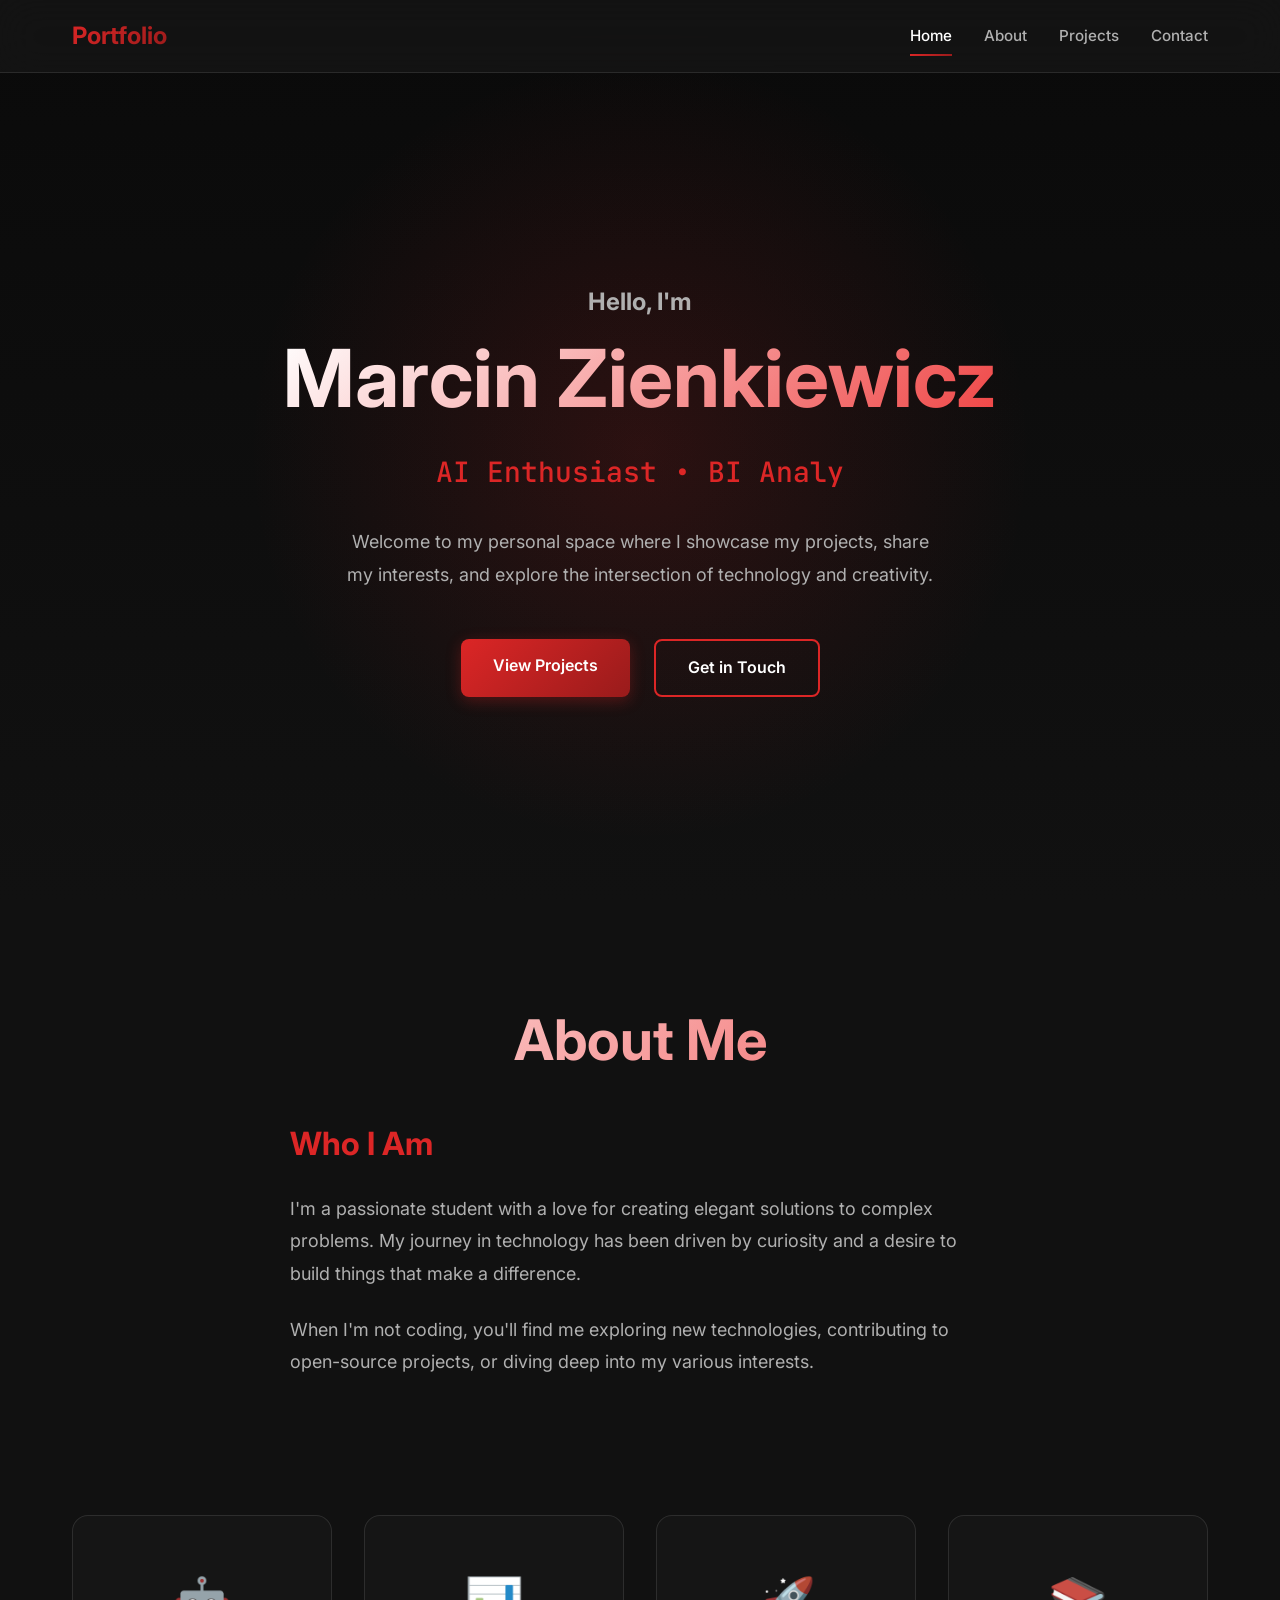
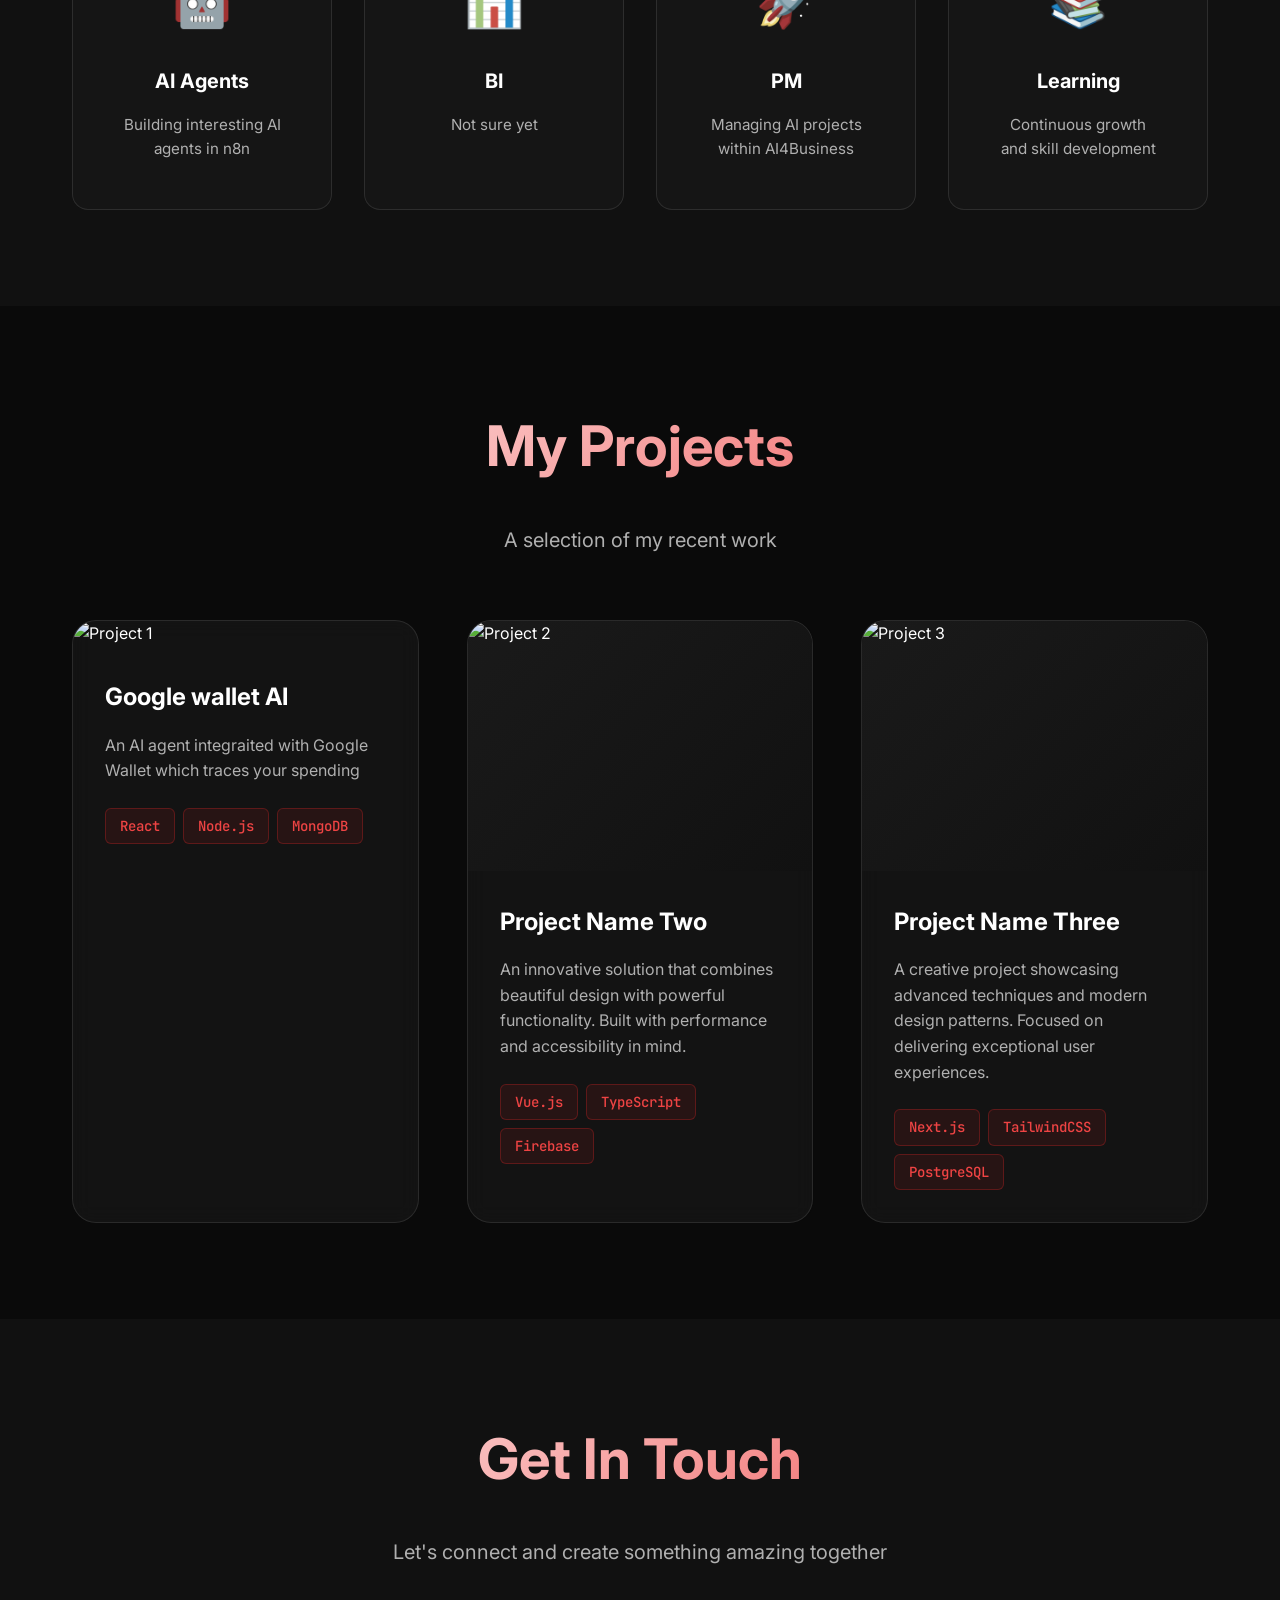
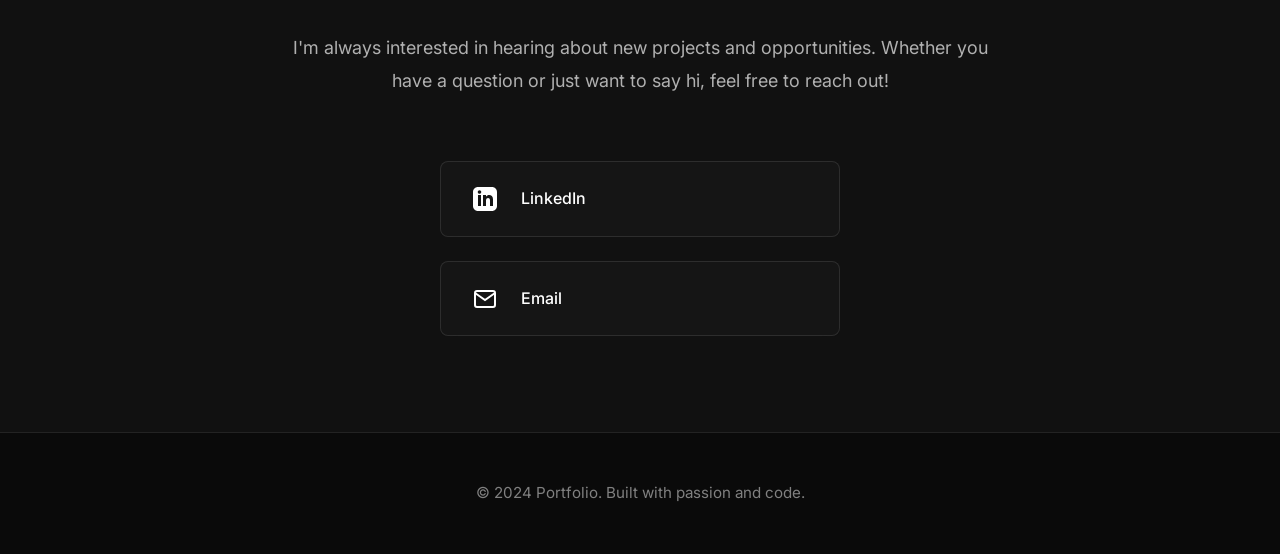
==== index.html @ b2efc66e "Add files via upload" ====
<!DOCTYPE html>
<html lang="en">

<head>
    <meta charset="UTF-8">
    <meta name="viewport" content="width=device-width, initial-scale=1.0">
    <title>Portfolio - Personal Website</title>
    <meta name="description" content="Personal portfolio showcasing projects and interests">
    <link rel="preconnect" href="https://fonts.googleapis.com">
    <link rel="preconnect" href="https://fonts.gstatic.com" crossorigin>
    <link
        href="https://fonts.googleapis.com/css2?family=Inter:wght@300;400;500;600;700&family=JetBrains+Mono:wght@400;500&display=swap"
        rel="stylesheet">
    <link rel="stylesheet" href="style.css">
</head>

<body>
    <!-- Navigation -->
    <nav id="navbar">
        <div class="nav-container">
            <a href="#home" class="logo">Portfolio</a>
            <div class="nav-links">
                <a href="#home" class="nav-link active">Home</a>
                <a href="#about" class="nav-link">About</a>
                <a href="#projects" class="nav-link">Projects</a>
                <a href="#contact" class="nav-link">Contact</a>
            </div>
            <button class="mobile-menu-toggle" aria-label="Toggle menu">
                <span></span>
                <span></span>
                <span></span>
            </button>
        </div>
    </nav>

    <!-- Hero Section -->
    <section id="home" class="hero">
        <div class="hero-background"></div>
        <div class="container">
            <div class="hero-content">
                <h1 class="hero-title">
                    <span class="greeting">Hello, I'm</span>
                    <span class="name">Marcin Zienkiewicz</span>
                </h1>
                <p class="hero-subtitle">AI Enthusiast • BI Analyst • Project Manager</p>
                <p class="hero-description">
                    Welcome to my personal space where I showcase my projects, share my interests,
                    and explore the intersection of technology and creativity.
                </p>
                <div class="hero-cta">
                    <a href="#projects" class="btn btn-primary">View Projects</a>
                    <a href="#contact" class="btn btn-secondary">Get in Touch</a>
                </div>
            </div>
        </div>

    </section>

    <!-- About Section -->
    <section id="about" class="about">
        <div class="container">
            <h2 class="section-title">About Me</h2>
            <div class="about-content">
                <div class="about-text">
                    <h3>Who I Am</h3>
                    <p>
                        I'm a passionate student with a love for creating elegant solutions to complex problems.
                        My journey in technology has been driven by curiosity and a desire to build things that make a
                        difference.
                    </p>
                    <p>
                        When I'm not coding, you'll find me exploring new technologies, contributing to open-source
                        projects,
                        or diving deep into my various interests.
                    </p>
                </div>
                <div class="interests-grid">
                    <div class="interest-card">
                        <div class="interest-icon">🤖</div>
                        <h4>AI Agents</h4>
                        <p>Building interesting AI agents in n8n</p>
                    </div>
                    <div class="interest-card">
                        <div class="interest-icon">📊</div>
                        <h4>BI</h4>
                        <p>Not sure yet</p>
                    </div>
                    <div class="interest-card">
                        <div class="interest-icon">🚀</div>
                        <h4>PM</h4>
                        <p>Managing AI projects within AI4Business</p>
                    </div>
                    <div class="interest-card">
                        <div class="interest-icon">📚</div>
                        <h4>Learning</h4>
                        <p>Continuous growth and skill development</p>
                    </div>
                </div>
            </div>
        </div>
    </section>

    <!-- Projects Section -->
    <section id="projects" class="projects">
        <div class="container">
            <h2 class="section-title">My Projects</h2>
            <p class="section-subtitle">A selection of my recent work</p>

            <div class="projects-grid">
                <article class="project-card">
                    <div class="" project-image "">
                        <img src="" no se"" alt="Project 1">
                        <div class="project-overlay">
                            <div class="project-links">
                                <a href="#" class="project-link" aria-label="View project">
                                    <svg width="24" height="24" viewBox="0 0 24 24" fill="none" stroke="currentColor"
                                        stroke-width="2">
                                        <path d="M18 13v6a2 2 0 0 1-2 2H5a2 2 0 0 1-2-2V8a2 2 0 0 1 2-2h6"></path>
                                        <polyline points="15 3 21 3 21 9"></polyline>
                                        <line x1="10" y1="14" x2="21" y2="3"></line>
                                    </svg>
                                </a>
                                <a href="#" class="project-link" aria-label="View code">
                                    <svg width="24" height="24" viewBox="0 0 24 24" fill="none" stroke="currentColor"
                                        stroke-width="2">
                                        <polyline points="16 18 22 12 16 6"></polyline>
                                        <polyline points="8 6 2 12 8 18"></polyline>
                                    </svg>
                                </a>
                            </div>
                        </div>
                    </div>
                    <div class="project-content">
                        <h3>Google wallet AI</h3>
                        <p>An AI agent integraited with Google Wallet which traces your spending</p>
                        <div class="project-tags">
                            <span class="tag">React</span>
                            <span class="tag">Node.js</span>
                            <span class="tag">MongoDB</span>
                        </div>
                    </div>
                </article>

                <article class="project-card">
                    <div class="project-image">
                        <img src="project2.jpg" alt="Project 2">
                        <div class="project-overlay">
                            <div class="project-links">
                                <a href="#" class="project-link" aria-label="View project">
                                    <svg width="24" height="24" viewBox="0 0 24 24" fill="none" stroke="currentColor"
                                        stroke-width="2">
                                        <path d="M18 13v6a2 2 0 0 1-2 2H5a2 2 0 0 1-2-2V8a2 2 0 0 1 2-2h6"></path>
                                        <polyline points="15 3 21 3 21 9"></polyline>
                                        <line x1="10" y1="14" x2="21" y2="3"></line>
                                    </svg>
                                </a>
                                <a href="#" class="project-link" aria-label="View code">
                                    <svg width="24" height="24" viewBox="0 0 24 24" fill="none" stroke="currentColor"
                                        stroke-width="2">
                                        <polyline points="16 18 22 12 16 6"></polyline>
                                        <polyline points="8 6 2 12 8 18"></polyline>
                                    </svg>
                                </a>
                            </div>
                        </div>
                    </div>
                    <div class="project-content">
                        <h3>Project Name Two</h3>
                        <p>An innovative solution that combines beautiful design with powerful functionality. Built with
                            performance and accessibility in mind.</p>
                        <div class="project-tags">
                            <span class="tag">Vue.js</span>
                            <span class="tag">TypeScript</span>
                            <span class="tag">Firebase</span>
                        </div>
                    </div>
                </article>

                <article class="project-card">
                    <div class="project-image">
                        <img src="project3.jpg" alt="Project 3">
                        <div class="project-overlay">
                            <div class="project-links">
                                <a href="#" class="project-link" aria-label="View project">
                                    <svg width="24" height="24" viewBox="0 0 24 24" fill="none" stroke="currentColor"
                                        stroke-width="2">
                                        <path d="M18 13v6a2 2 0 0 1-2 2H5a2 2 0 0 1-2-2V8a2 2 0 0 1 2-2h6"></path>
                                        <polyline points="15 3 21 3 21 9"></polyline>
                                        <line x1="10" y1="14" x2="21" y2="3"></line>
                                    </svg>
                                </a>
                                <a href="#" class="project-link" aria-label="View code">
                                    <svg width="24" height="24" viewBox="0 0 24 24" fill="none" stroke="currentColor"
                                        stroke-width="2">
                                        <polyline points="16 18 22 12 16 6"></polyline>
                                        <polyline points="8 6 2 12 8 18"></polyline>
                                    </svg>
                                </a>
                            </div>
                        </div>
                    </div>
                    <div class="project-content">
                        <h3>Project Name Three</h3>
                        <p>A creative project showcasing advanced techniques and modern design patterns. Focused on
                            delivering exceptional user experiences.</p>
                        <div class="project-tags">
                            <span class="tag">Next.js</span>
                            <span class="tag">TailwindCSS</span>
                            <span class="tag">PostgreSQL</span>
                        </div>
                    </div>
                </article>
            </div>
        </div>
    </section>

    <!-- Contact Section -->
    <section id="contact" class="contact">
        <div class="container">
            <h2 class="section-title">Get In Touch</h2>
            <p class="section-subtitle">Let's connect and create something amazing together</p>

            <div class="contact-content">
                <div class="contact-info">
                    <p class="contact-description">
                        I'm always interested in hearing about new projects and opportunities.
                        Whether you have a question or just want to say hi, feel free to reach out!
                    </p>

                    <div class="social-links">

                        <a href="https://linkedin.com" target="_blank" rel="noopener noreferrer" class="social-link"
                            aria-label="LinkedIn">
                            <svg width="24" height="24" viewBox="0 0 24 24" fill="currentColor">
                                <path
                                    d="M19 0h-14c-2.761 0-5 2.239-5 5v14c0 2.761 2.239 5 5 5h14c2.762 0 5-2.239 5-5v-14c0-2.761-2.238-5-5-5zm-11 19h-3v-11h3v11zm-1.5-12.268c-.966 0-1.75-.79-1.75-1.764s.784-1.764 1.75-1.764 1.75.79 1.75 1.764-.783 1.764-1.75 1.764zm13.5 12.268h-3v-5.604c0-3.368-4-3.113-4 0v5.604h-3v-11h3v1.765c1.396-2.586 7-2.777 7 2.476v6.759z" />
                            </svg>
                            <span>LinkedIn</span>
                        </a>

                        <a href="mailto:your.email@example.com" class="social-link" aria-label="Email">
                            <svg width="24" height="24" viewBox="0 0 24 24" fill="none" stroke="currentColor"
                                stroke-width="2">
                                <path d="M4 4h16c1.1 0 2 .9 2 2v12c0 1.1-.9 2-2 2H4c-1.1 0-2-.9-2-2V6c0-1.1.9-2 2-2z">
                                </path>
                                <polyline points="22,6 12,13 2,6"></polyline>
                            </svg>
                            <span>Email</span>
                        </a>
                    </div>
                </div>
            </div>
        </div>
    </section>

    <!-- Footer -->
    <footer class="footer">
        <div class="container">
            <p>&copy; 2024 Portfolio. Built with passion and code.</p>
        </div>
    </footer>

    <script src="script.js"></script>
</body>

</html>
---- style.css ----
:root {
    /* Colors - Dark theme with red accents */
    --bg-primary: #0a0a0a;
    --bg-secondary: #111111;
    --bg-tertiary: #1a1a1a;
    --text-primary: #ffffff;
    --text-secondary: #b0b0b0;
    --text-tertiary: #808080;
    --accent-primary: #dc2626;
    --accent-secondary: #ef4444;
    --accent-gradient: linear-gradient(135deg, #dc2626 0%, #991b1b 100%);
    --border-color: rgba(255, 255, 255, 0.1);
    
    /* Spacing */
    --spacing-xs: 0.5rem;
    --spacing-sm: 1rem;
    --spacing-md: 1.5rem;
    --spacing-lg: 2rem;
    --spacing-xl: 3rem;
    --spacing-2xl: 4rem;
    --spacing-3xl: 6rem;
    
    /* Typography */
    --font-sans: 'Inter', -apple-system, BlinkMacSystemFont, sans-serif;
    --font-mono: 'JetBrains Mono', monospace;
    
    /* Border radius */
    --radius-sm: 0.375rem;
    --radius-md: 0.5rem;
    --radius-lg: 1rem;
    --radius-xl: 1.5rem;
    
    /* Transitions */
    --transition-fast: 0.15s ease;
    --transition-base: 0.3s ease;
    --transition-slow: 0.5s ease;
    
    /* Shadows */
    --shadow-sm: 0 1px 2px 0 rgba(0, 0, 0, 0.3);
    --shadow-md: 0 4px 6px -1px rgba(0, 0, 0, 0.5);
    --shadow-lg: 0 10px 15px -3px rgba(0, 0, 0, 0.6);
    --shadow-xl: 0 20px 25px -5px rgba(0, 0, 0, 0.7);
    
    /* Glass effect */
    --glass-bg: rgba(26, 26, 26, 0.6);
    --glass-border: rgba(255, 255, 255, 0.1);
    --glass-shadow: 0 8px 32px 0 rgba(0, 0, 0, 0.37);
}

/* Reset & Base Styles */
* {
    margin: 0;
    padding: 0;
    box-sizing: border-box;
}

html {
    scroll-behavior: smooth;
    font-size: 16px;
}

body {
    font-family: var(--font-sans);
    background-color: var(--bg-primary);
    background-image: 
        radial-gradient(at 0% 0%, rgba(220, 38, 38, 0.1) 0px, transparent 50%),
        radial-gradient(at 100% 100%, rgba(220, 38, 38, 0.05) 0px, transparent 50%);
    color: var(--text-primary);
    line-height: 1.6;
    overflow-x: hidden;
}

.container {
    max-width: 1200px;
    margin: 0 auto;
    padding: 0 var(--spacing-lg);
}

/* Navigation */
#navbar {
    position: fixed;
    top: 0;
    left: 0;
    right: 0;
    z-index: 1000;
    background: var(--glass-bg);
    backdrop-filter: blur(20px);
    -webkit-backdrop-filter: blur(20px);
    border-bottom: 1px solid var(--glass-border);
    transition: all var(--transition-base);
}

.nav-container {
    max-width: 1200px;
    margin: 0 auto;
    padding: var(--spacing-sm) var(--spacing-lg);
    display: flex;
    justify-content: space-between;
    align-items: center;
}

.logo {
    font-size: 1.5rem;
    font-weight: 700;
    color: var(--text-primary);
    text-decoration: none;
    background: var(--accent-gradient);
    -webkit-background-clip: text;
    -webkit-text-fill-color: transparent;
    background-clip: text;
    transition: all var(--transition-base);
}

.logo:hover {
    opacity: 0.8;
}

.nav-links {
    display: flex;
    gap: var(--spacing-lg);
}

.nav-link {
    color: var(--text-secondary);
    text-decoration: none;
    font-weight: 500;
    font-size: 0.95rem;
    position: relative;
    padding: var(--spacing-xs) 0;
    transition: color var(--transition-base);
}

.nav-link::after {
    content: '';
    position: absolute;
    bottom: 0;
    left: 0;
    width: 0;
    height: 2px;
    background: var(--accent-gradient);
    transition: width var(--transition-base);
}

.nav-link:hover,
.nav-link.active {
    color: var(--text-primary);
}

.nav-link:hover::after,
.nav-link.active::after {
    width: 100%;
}

.mobile-menu-toggle {
    display: none;
    flex-direction: column;
    gap: 0.375rem;
    background: none;
    border: none;
    cursor: pointer;
    padding: var(--spacing-xs);
}

.mobile-menu-toggle span {
    width: 1.5rem;
    height: 2px;
    background: var(--text-primary);
    transition: all var(--transition-base);
}

/* Hero Section */
.hero {
    position: relative;
    min-height: 100vh;
    display: flex;
    align-items: center;
    justify-content: center;
    overflow: hidden;
    padding-top: 5rem;
}

.hero-background {
    position: absolute;
    top: 0;
    left: 0;
    right: 0;
    bottom: 0;
    background: 
        radial-gradient(circle at 50% 50%, rgba(220, 38, 38, 0.15) 0%, transparent 50%),
        linear-gradient(180deg, var(--bg-primary) 0%, var(--bg-secondary) 100%);
    z-index: -1;
}

.hero-content {
    text-align: center;
    max-width: 800px;
    animation: fadeInUp 0.8s ease-out;
}

.greeting {
    display: block;
    font-size: clamp(1.25rem, 3vw, 1.5rem);
    color: var(--text-secondary);
    margin-bottom: var(--spacing-xs);
}

.name {
    display: block;
    font-size: clamp(3rem, 8vw, 5rem);
    font-weight: 700;
    background: linear-gradient(135deg, var(--text-primary) 0%, var(--accent-secondary) 100%);
    -webkit-background-clip: text;
    -webkit-text-fill-color: transparent;
    background-clip: text;
    line-height: 1.2;
    margin-bottom: var(--spacing-md);
}

.hero-subtitle {
    font-size: clamp(1.25rem, 3vw, 1.75rem);
    color: var(--accent-primary);
    font-weight: 500;
    margin-bottom: var(--spacing-lg);
    font-family: var(--font-mono);
}

.hero-description {
    font-size: clamp(1rem, 2vw, 1.125rem);
    color: var(--text-secondary);
    max-width: 600px;
    margin: 0 auto var(--spacing-xl);
    line-height: 1.8;
}

.hero-cta {
    display: flex;
    gap: var(--spacing-md);
    justify-content: center;
    flex-wrap: wrap;
}

.btn {
    padding: 0.875rem 2rem;
    border-radius: var(--radius-md);
    text-decoration: none;
    font-weight: 600;
    font-size: 1rem;
    transition: all var(--transition-base);
    cursor: pointer;
    border: none;
    display: inline-block;
}

.btn-primary {
    background: var(--accent-gradient);
    color: var(--text-primary);
    box-shadow: 0 4px 15px rgba(220, 38, 38, 0.3);
}

.btn-primary:hover {
    transform: translateY(-2px);
    box-shadow: 0 6px 20px rgba(220, 38, 38, 0.4);
}

.btn-secondary {
    background: transparent;
    color: var(--text-primary);
    border: 2px solid var(--accent-primary);
}

.btn-secondary:hover {
    background: var(--accent-primary);
    transform: translateY(-2px);
}

.scroll-indicator {
    position: absolute;
    bottom: var(--spacing-xl);
    left: 50%;
    transform: translateX(-50%);
    text-align: center;
    color: var(--text-tertiary);
    font-size: 0.875rem;
    animation: float 3s ease-in-out infinite;
}

.scroll-arrow {
    width: 24px;
    height: 24px;
    border-left: 2px solid var(--accent-primary);
    border-bottom: 2px solid var(--accent-primary);
    transform: rotate(-45deg);
    margin: var(--spacing-xs) auto 0;
}

/* About Section */
.about {
    padding: var(--spacing-3xl) 0;
    background: var(--bg-secondary);
}

.section-title {
    font-size: clamp(2.5rem, 5vw, 3.5rem);
    font-weight: 700;
    text-align: center;
    margin-bottom: var(--spacing-lg);
    background: linear-gradient(135deg, var(--text-primary) 0%, var(--accent-secondary) 100%);
    -webkit-background-clip: text;
    -webkit-text-fill-color: transparent;
    background-clip: text;
}

.section-subtitle {
    text-align: center;
    color: var(--text-secondary);
    font-size: clamp(1rem, 2vw, 1.25rem);
    margin-bottom: var(--spacing-2xl);
}

.about-content {
    display: grid;
    gap: var(--spacing-2xl);
}

.about-text {
    max-width: 700px;
    margin: 0 auto;
}

.about-text h3 {
    font-size: 2rem;
    margin-bottom: var(--spacing-md);
    color: var(--accent-primary);
}

.about-text p {
    color: var(--text-secondary);
    font-size: 1.125rem;
    margin-bottom: var(--spacing-md);
    line-height: 1.8;
}

.interests-grid {
    display: grid;
    grid-template-columns: repeat(auto-fit, minmax(250px, 1fr));
    gap: var(--spacing-lg);
    margin-top: var(--spacing-xl);
}

.interest-card {
    background: var(--glass-bg);
    backdrop-filter: blur(10px);
    -webkit-backdrop-filter: blur(10px);
    border: 1px solid var(--glass-border);
    border-radius: var(--radius-lg);
    padding: var(--spacing-xl);
    text-align: center;
    transition: all var(--transition-base);
    cursor: default;
}

.interest-card:hover {
    transform: translateY(-5px);
    border-color: var(--accent-primary);
    box-shadow: 0 8px 30px rgba(220, 38, 38, 0.2);
}

.interest-icon {
    font-size: 3rem;
    margin-bottom: var(--spacing-md);
    filter: grayscale(30%);
}

.interest-card h4 {
    font-size: 1.25rem;
    margin-bottom: var(--spacing-sm);
    color: var(--text-primary);
}

.interest-card p {
    color: var(--text-secondary);
    font-size: 0.95rem;
}

/* Projects Section */
.projects {
    padding: var(--spacing-3xl) 0;
    background: var(--bg-primary);
}

.projects-grid {
    display: grid;
    grid-template-columns: repeat(auto-fit, minmax(320px, 1fr));
    gap: var(--spacing-xl);
}

.project-card {
    background: var(--glass-bg);
    backdrop-filter: blur(10px);
    -webkit-backdrop-filter: blur(10px);
    border: 1px solid var(--glass-border);
    border-radius: var(--radius-xl);
    overflow: hidden;
    transition: all var(--transition-base);
    cursor: pointer;
}

.project-card:hover {
    transform: translateY(-8px);
    box-shadow: var(--shadow-xl);
    border-color: var(--accent-primary);
}

.project-image {
    position: relative;
    width: 100%;
    height: 250px;
    overflow: hidden;
    background: linear-gradient(135deg, var(--bg-tertiary) 0%, var(--bg-secondary) 100%);
}

.project-image img {
    width: 100%;
    height: 100%;
    object-fit: cover;
    transition: transform var(--transition-slow);
}

.project-card:hover .project-image img {
    transform: scale(1.1);
}

.project-overlay {
    position: absolute;
    top: 0;
    left: 0;
    right: 0;
    bottom: 0;
    background: rgba(10, 10, 10, 0.9);
    display: flex;
    align-items: center;
    justify-content: center;
    opacity: 0;
    transition: opacity var(--transition-base);
}

.project-card:hover .project-overlay {
    opacity: 1;
}

.project-links {
    display: flex;
    gap: var(--spacing-lg);
}

.project-link {
    width: 50px;
    height: 50px;
    border-radius: 50%;
    background: var(--accent-gradient);
    display: flex;
    align-items: center;
    justify-content: center;
    color: var(--text-primary);
    transition: all var(--transition-base);
}

.project-link:hover {
    transform: scale(1.1) rotate(5deg);
}

.project-content {
    padding: var(--spacing-lg);
}

.project-content h3 {
    font-size: 1.5rem;
    margin-bottom: var(--spacing-sm);
    color: var(--text-primary);
}

.project-content p {
    color: var(--text-secondary);
    margin-bottom: var(--spacing-md);
    line-height: 1.6;
}

.project-tags {
    display: flex;
    gap: var(--spacing-xs);
    flex-wrap: wrap;
}

.tag {
    padding: 0.375rem 0.875rem;
    background: rgba(220, 38, 38, 0.1);
    color: var(--accent-secondary);
    border: 1px solid rgba(220, 38, 38, 0.3);
    border-radius: var(--radius-sm);
    font-size: 0.875rem;
    font-weight: 500;
    font-family: var(--font-mono);
}

/* Contact Section */
.contact {
    padding: var(--spacing-3xl) 0;
    background: var(--bg-secondary);
}

.contact-content {
    max-width: 700px;
    margin: 0 auto;
    text-align: center;
}

.contact-description {
    color: var(--text-secondary);
    font-size: 1.125rem;
    line-height: 1.8;
    margin-bottom: var(--spacing-2xl);
}

.social-links {
    display: flex;
    flex-direction: column;
    gap: var(--spacing-md);
    max-width: 400px;
    margin: 0 auto;
}

.social-link {
    display: flex;
    align-items: center;
    gap: var(--spacing-md);
    padding: var(--spacing-md) var(--spacing-lg);
    background: var(--glass-bg);
    backdrop-filter: blur(10px);
    -webkit-backdrop-filter: blur(10px);
    border: 1px solid var(--glass-border);
    border-radius: var(--radius-md);
    color: var(--text-primary);
    text-decoration: none;
    font-weight: 500;
    transition: all var(--transition-base);
}

.social-link:hover {
    border-color: var(--accent-primary);
    transform: translateX(5px);
    box-shadow: 0 4px 20px rgba(220, 38, 38, 0.2);
}

.social-link svg {
    width: 24px;
    height: 24px;
    flex-shrink: 0;
}

.social-link span {
    flex-grow: 1;
    text-align: left;
}

/* Footer */
.footer {
    padding: var(--spacing-xl) 0;
    background: var(--bg-primary);
    border-top: 1px solid var(--border-color);
    text-align: center;
}

.footer p {
    color: var(--text-tertiary);
    font-size: 0.95rem;
}

/* Animations */
@keyframes fadeInUp {
    from {
        opacity: 0;
        transform: translateY(30px);
    }
    to {
        opacity: 1;
        transform: translateY(0);
    }
}

@keyframes float {
    0%, 100% {
        transform: translateX(-50%) translateY(0);
    }
    50% {
        transform: translateX(-50%) translateY(-10px);
    }
}

.fade-in {
    animation: fadeInUp 0.6s ease-out;
}

/* Responsive Design */
@media (max-width: 768px) {
    :root {
        --spacing-2xl: 3rem;
        --spacing-3xl: 4rem;
    }
    
    .nav-links {
        display: none;
    }
    
    .mobile-menu-toggle {
        display: flex;
    }
    
    .hero {
        min-height: 90vh;
    }
    
    .hero-cta {
        flex-direction: column;
        align-items: center;
    }
    
    .btn {
        width: 100%;
        max-width: 300px;
    }
    
    .interests-grid {
        grid-template-columns: 1fr;
    }
    
    .projects-grid {
        grid-template-columns: 1fr;
    }
    
    .scroll-indicator {
        bottom: var(--spacing-lg);
    }
}

@media (max-width: 480px) {
    .container {
        padding: 0 var(--spacing-md);
    }
    
    .nav-container {
        padding: var(--spacing-sm) var(--spacing-md);
    }
}
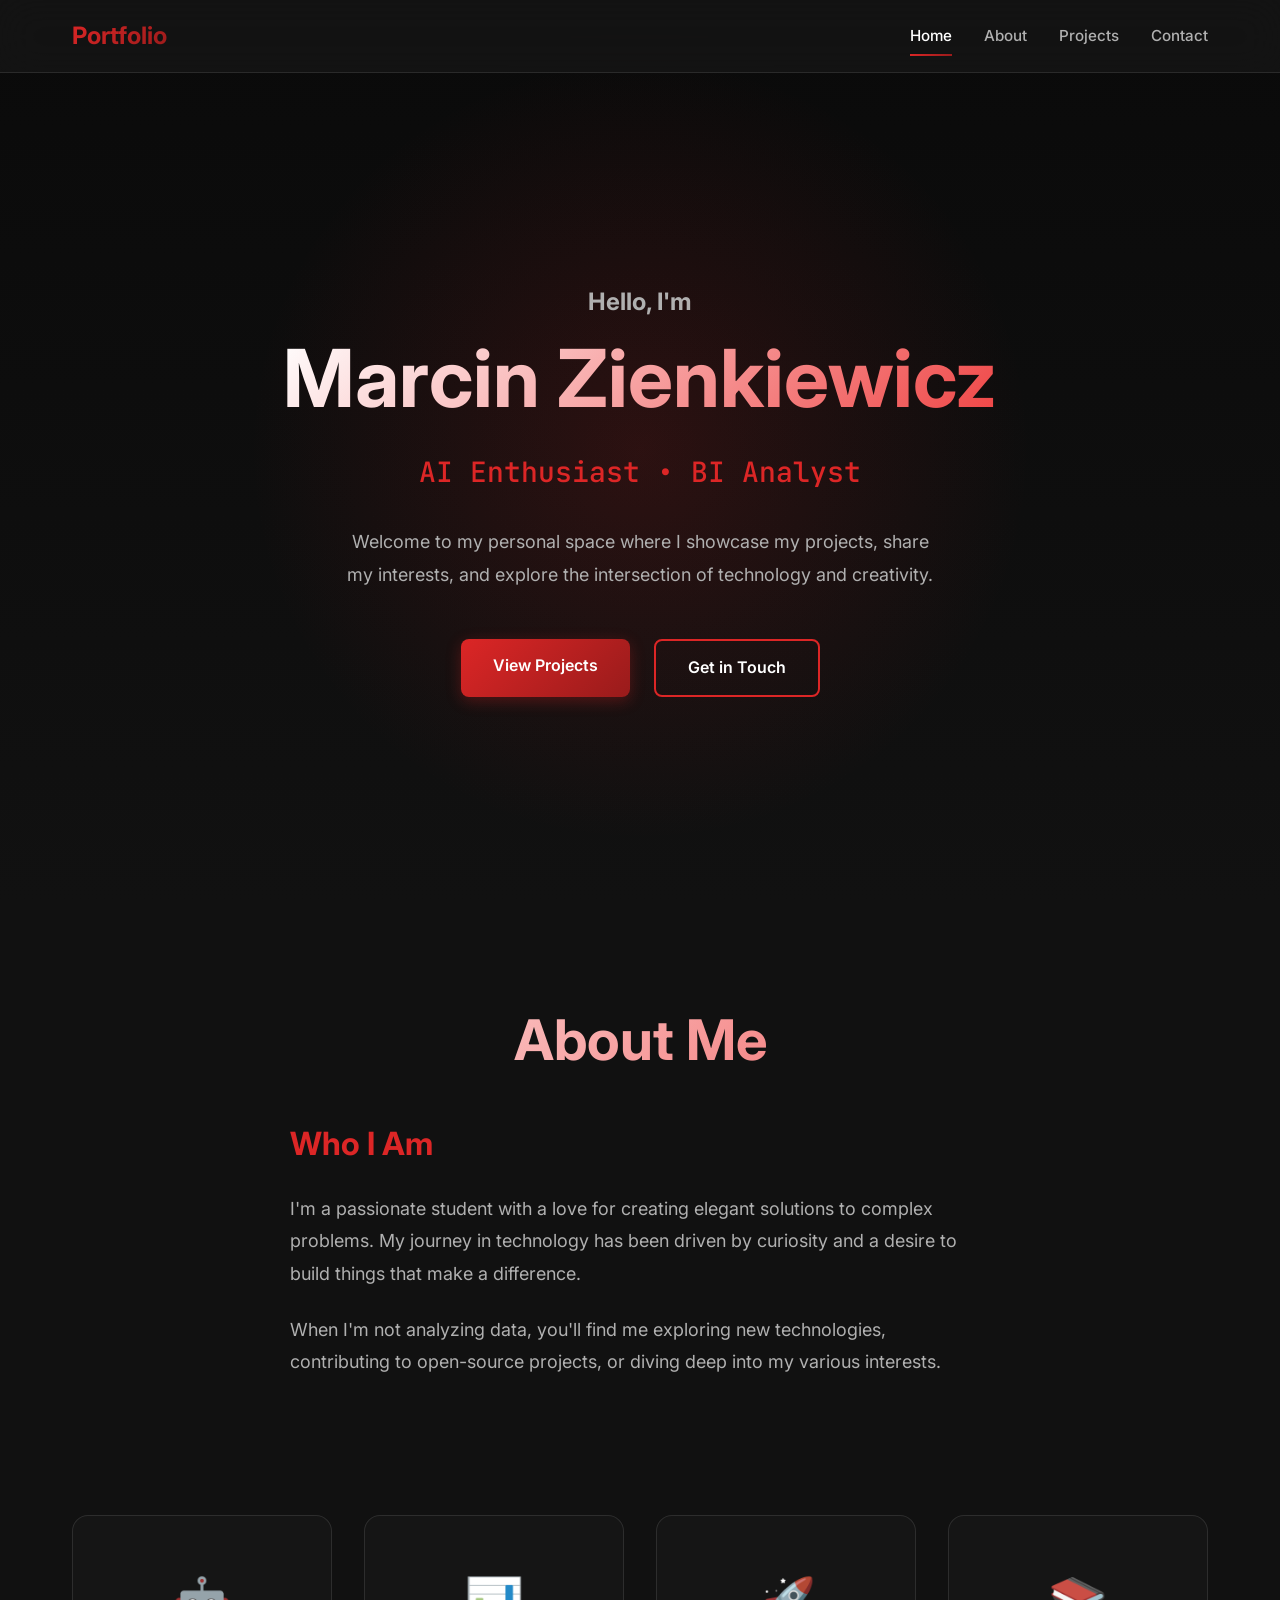
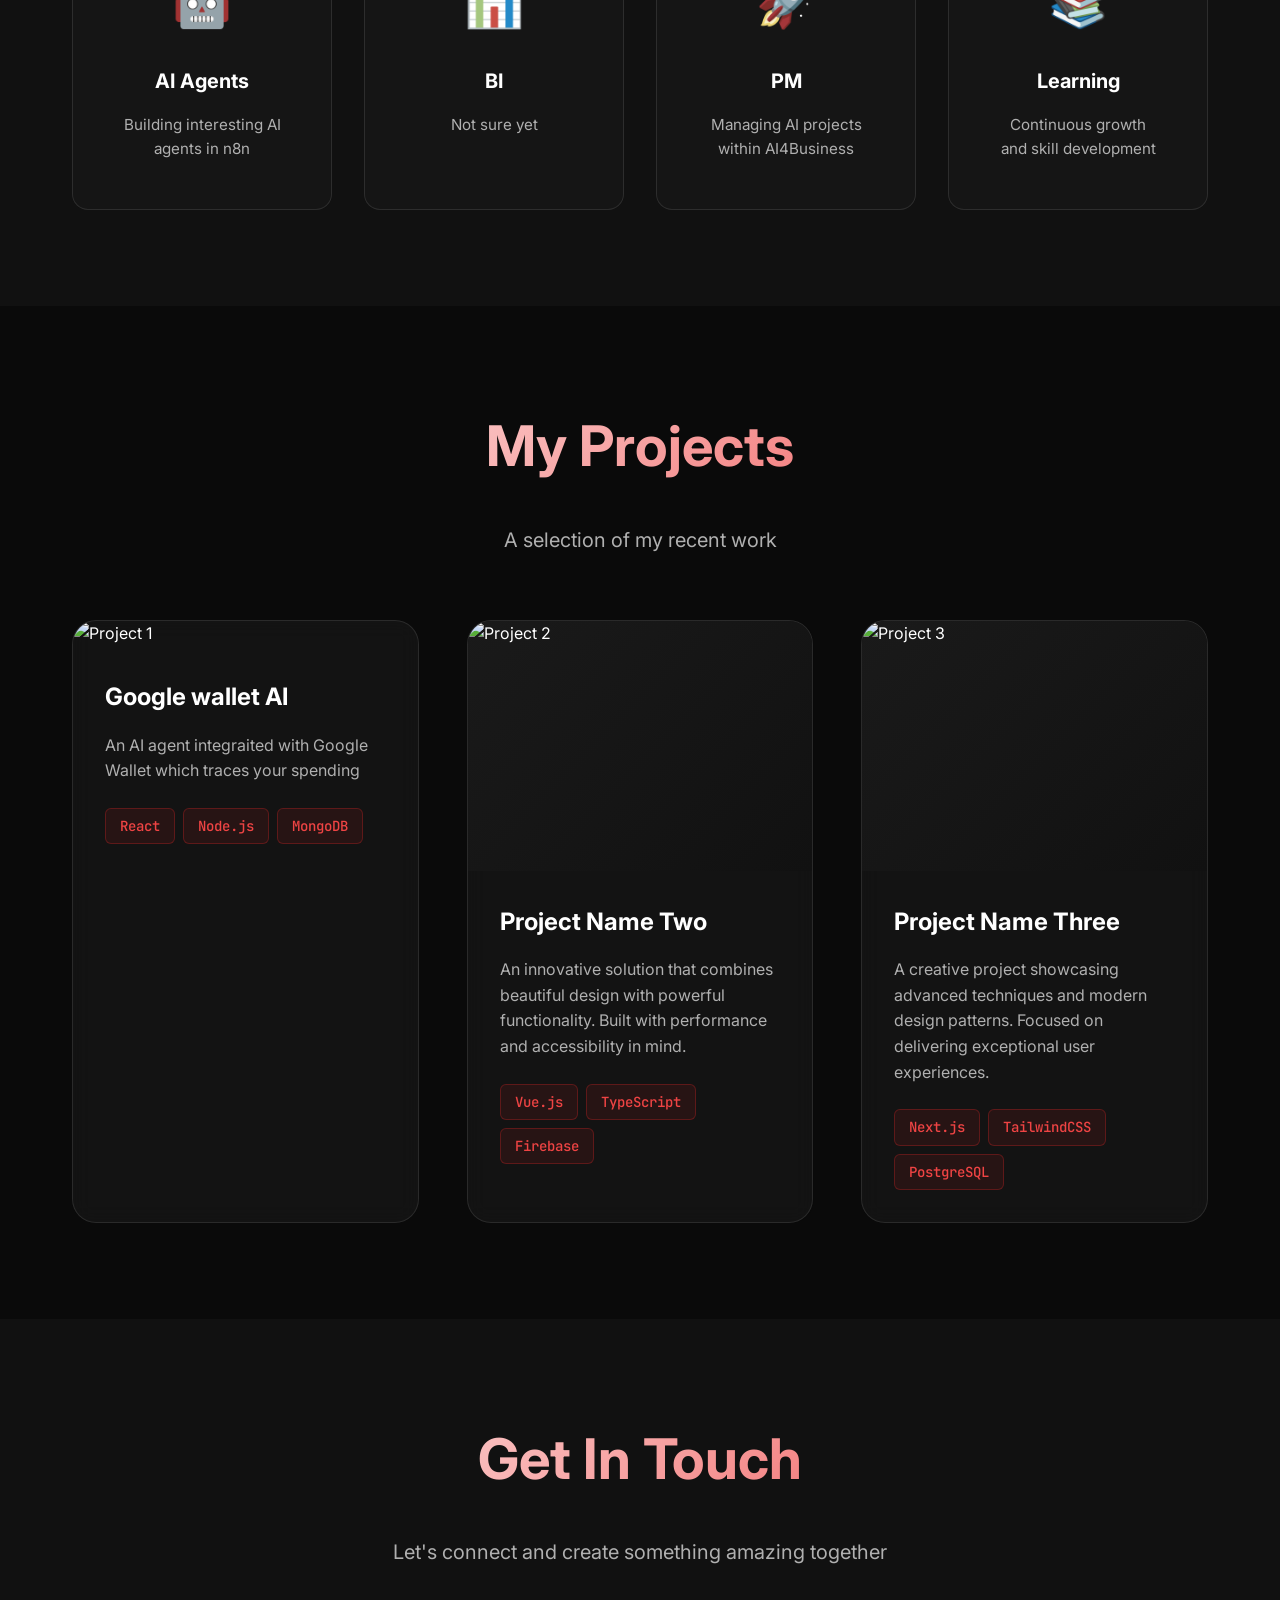
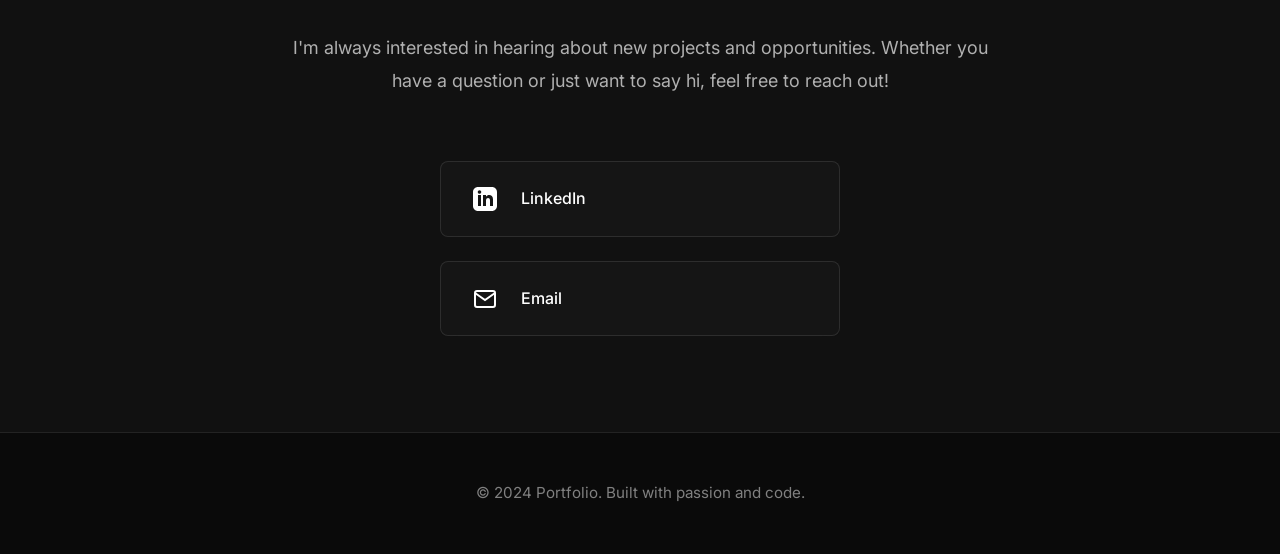
==== commit 2cf0bb7a: "Update index.html" ====
--- a/index.html
+++ b/index.html
@@ -42,7 +42,7 @@
                     <span class="greeting">Hello, I'm</span>
                     <span class="name">Marcin Zienkiewicz</span>
                 </h1>
-                <p class="hero-subtitle">AI Enthusiast • BI Analyst • Project Manager</p>
+                <p class="hero-subtitle">AI Enthusiast • BI Analyst • Data Analyst</p>
                 <p class="hero-description">
                     Welcome to my personal space where I showcase my projects, share my interests,
                     and explore the intersection of technology and creativity.
@@ -69,7 +69,7 @@
                         difference.
                     </p>
                     <p>
-                        When I'm not coding, you'll find me exploring new technologies, contributing to open-source
+                        When I'm not analyzing data, you'll find me exploring new technologies, contributing to open-source
                         projects,
                         or diving deep into my various interests.
                     </p>
@@ -263,4 +263,4 @@
     <script src="script.js"></script>
 </body>
 
-</html>+</html>
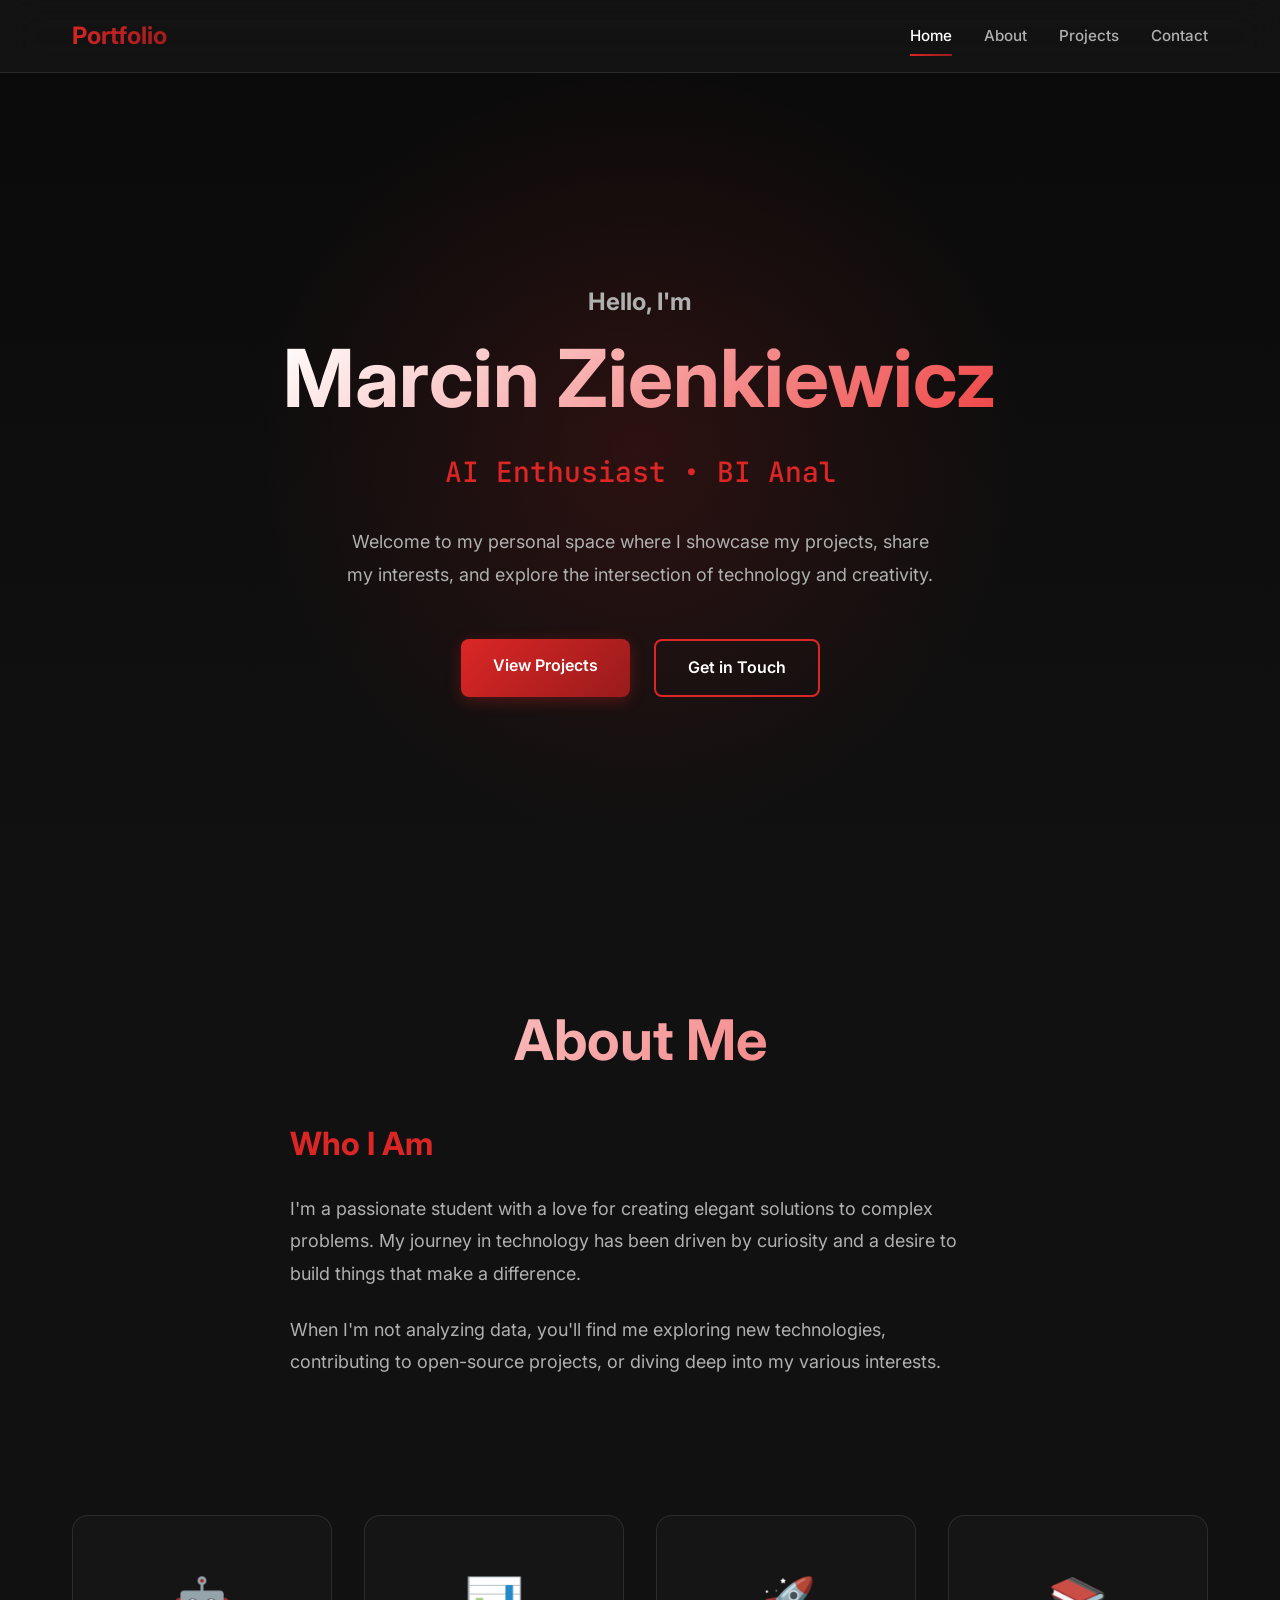
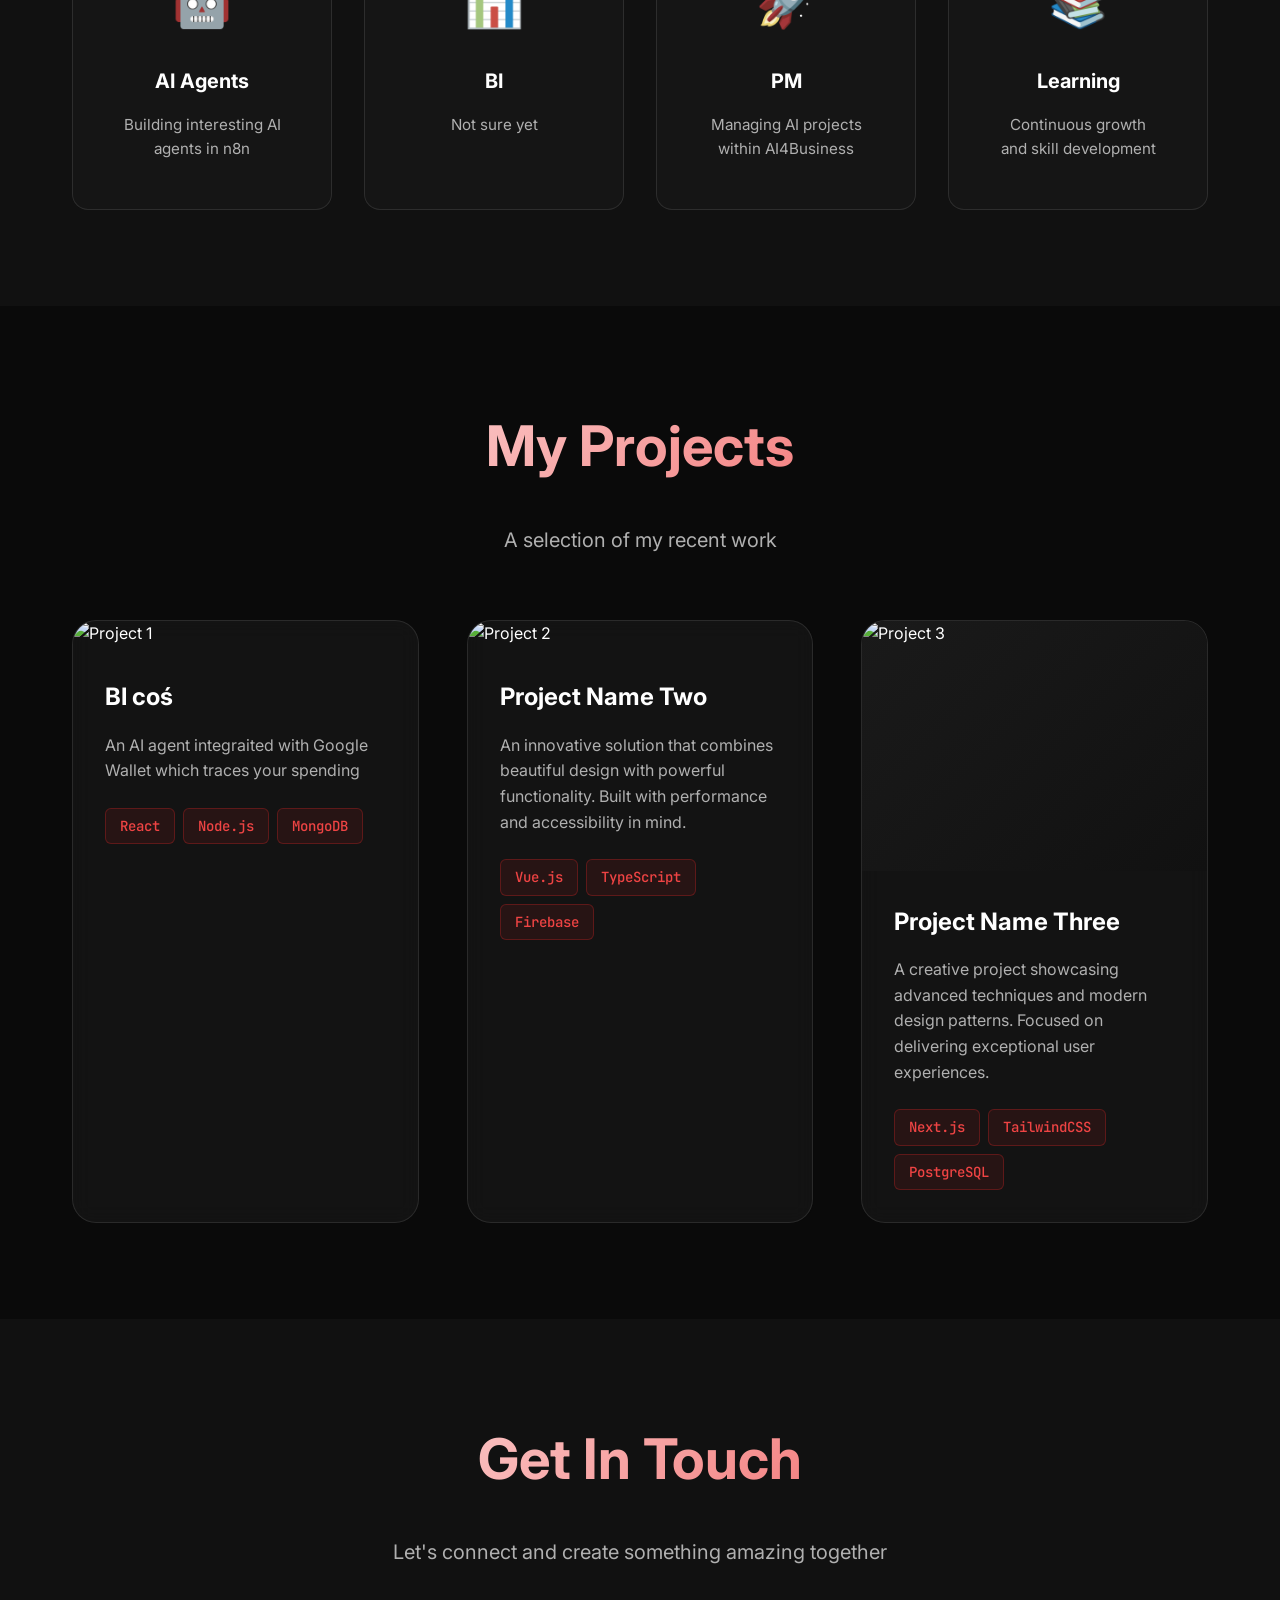
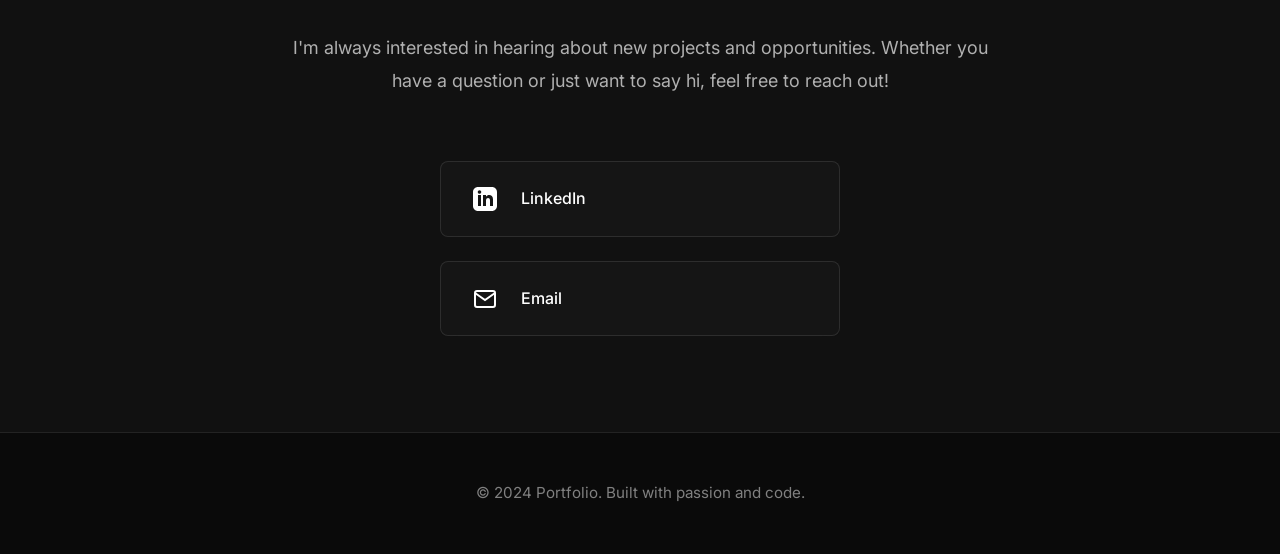
==== commit 5fea6c65: "Update index.html" ====
--- a/index.html
+++ b/index.html
@@ -131,7 +131,7 @@
                         </div>
                     </div>
                     <div class="project-content">
-                        <h3>Google wallet AI</h3>
+                        <h3>BI coś</h3>
                         <p>An AI agent integraited with Google Wallet which traces your spending</p>
                         <div class="project-tags">
                             <span class="tag">React</span>
@@ -142,7 +142,7 @@
                 </article>
 
                 <article class="project-card">
-                    <div class="project-image">
+                    <div class="project1.png">
                         <img src="project2.jpg" alt="Project 2">
                         <div class="project-overlay">
                             <div class="project-links">
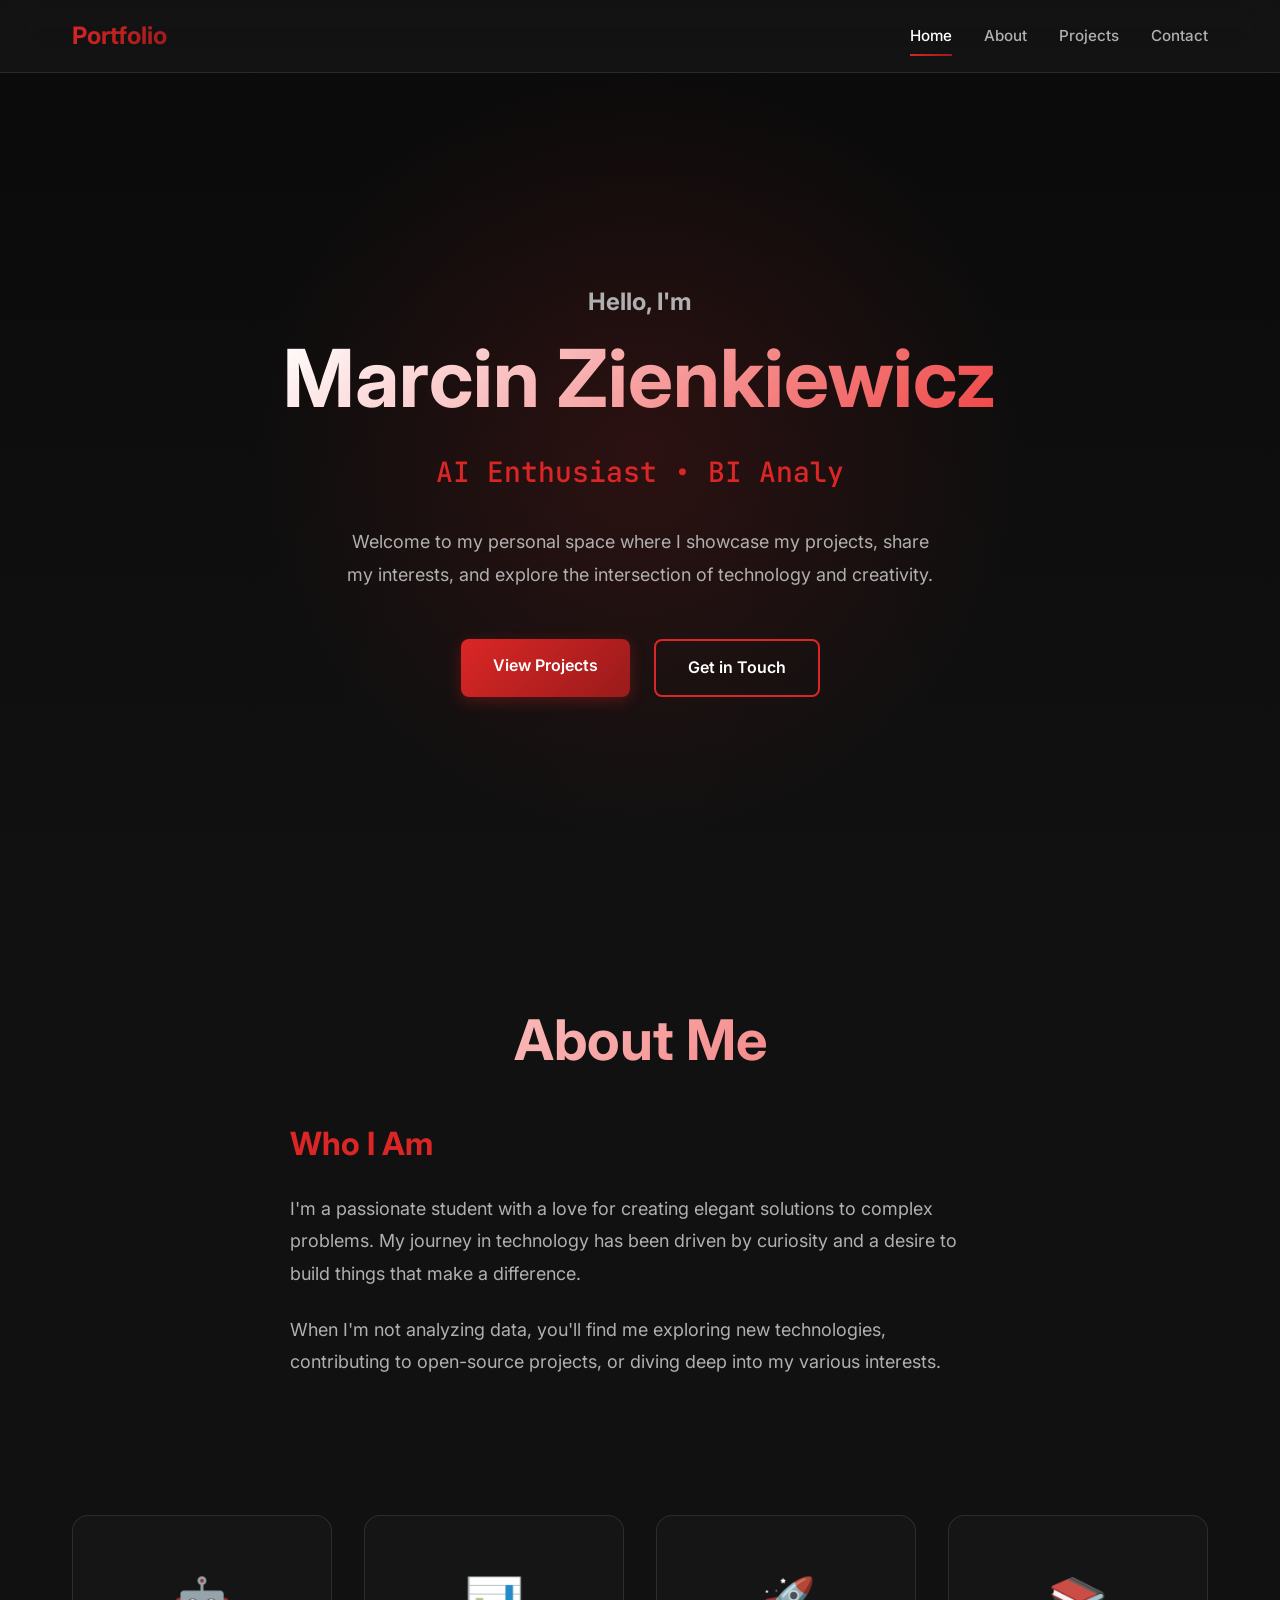
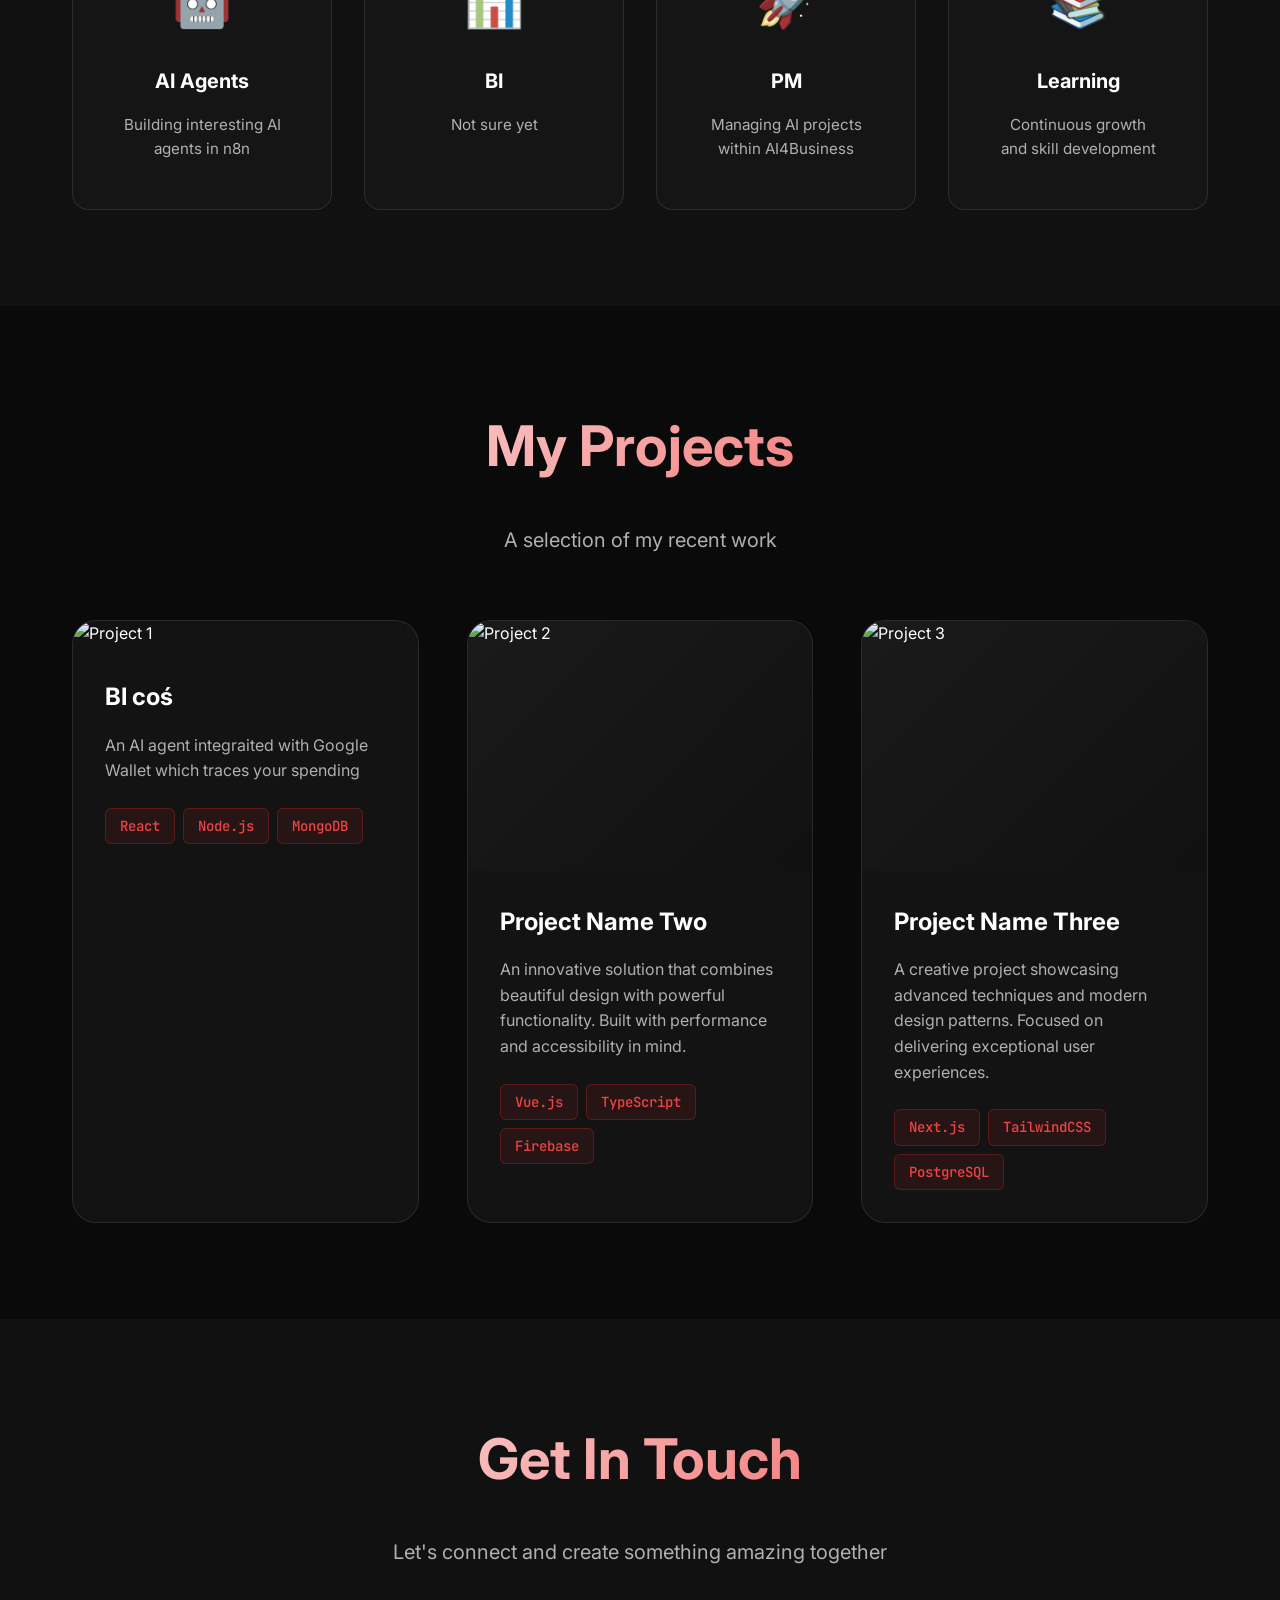
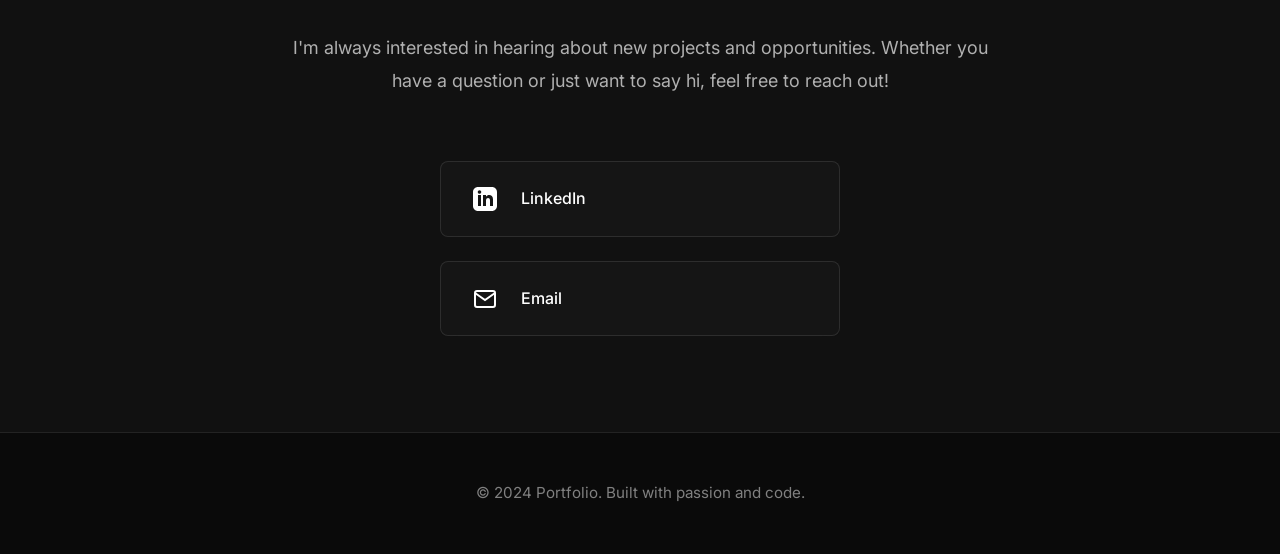
==== commit 0a9dd510: "Update index.html" ====
--- a/index.html
+++ b/index.html
@@ -142,8 +142,8 @@
                 </article>
 
                 <article class="project-card">
-                    <div class="project1.png">
-                        <img src="project2.jpg" alt="Project 2">
+                    <div class="project-image">
+                        <img src="project1.png" alt="Project 2">
                         <div class="project-overlay">
                             <div class="project-links">
                                 <a href="#" class="project-link" aria-label="View project">
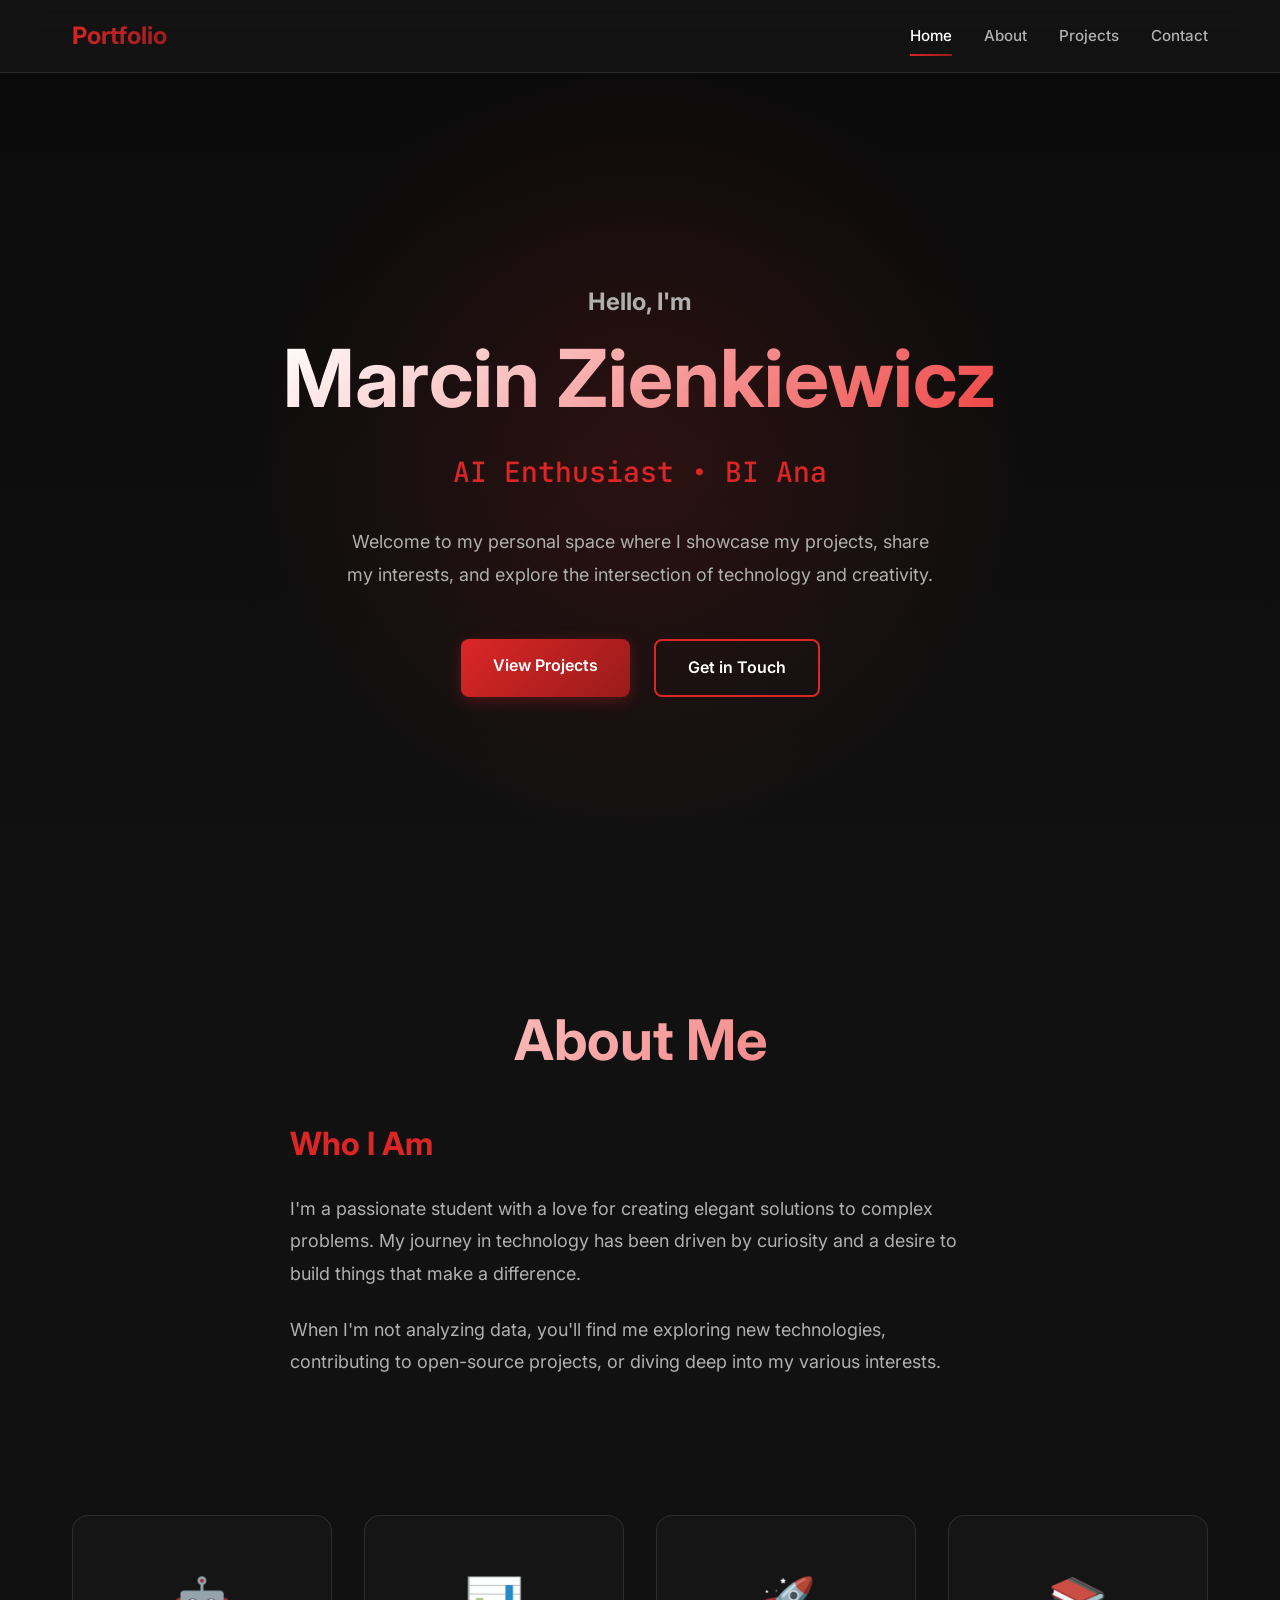
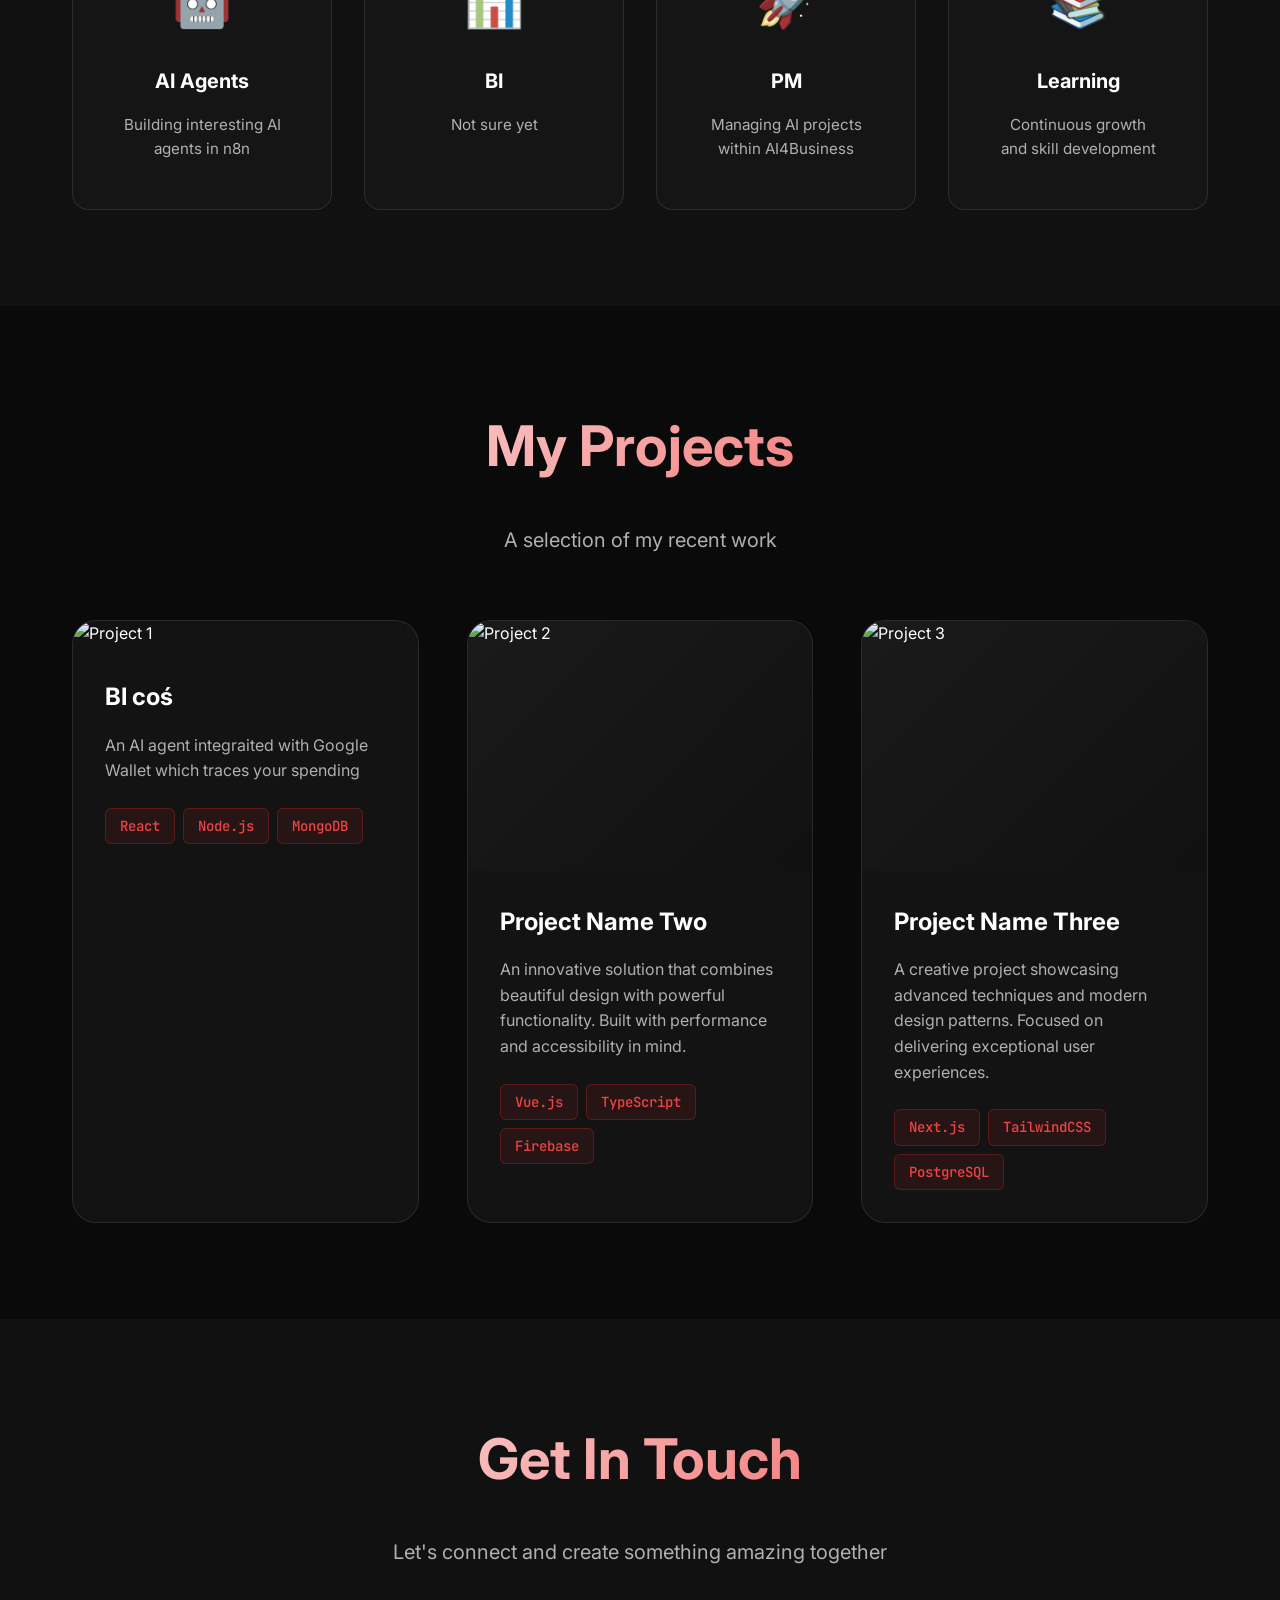
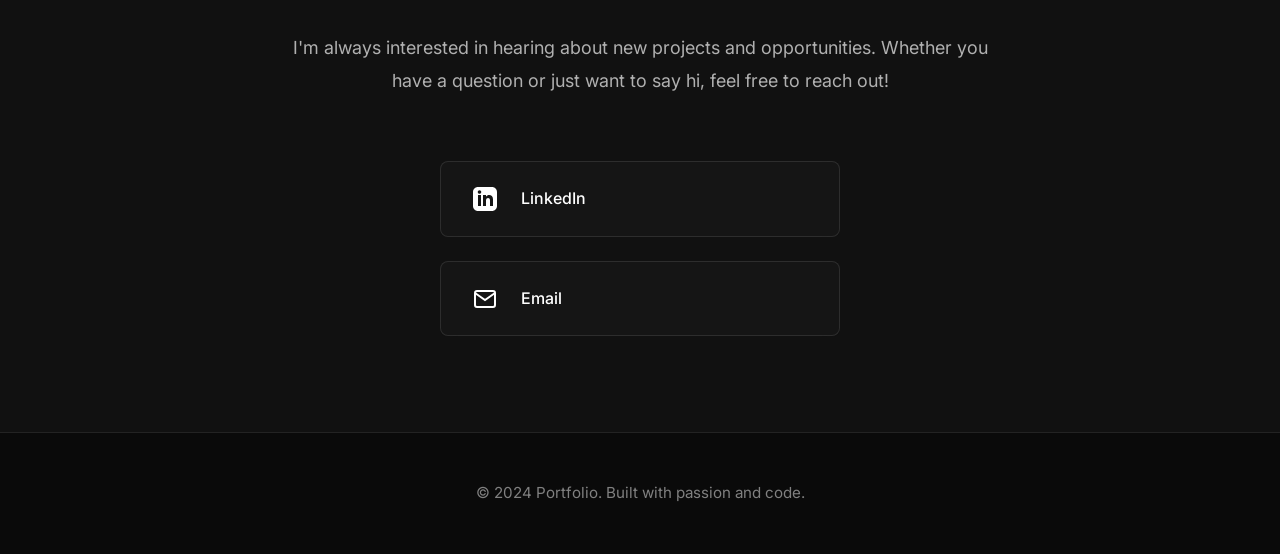
==== commit 8c148506: "Update index.html" ====
--- a/index.html
+++ b/index.html
@@ -109,7 +109,7 @@
             <div class="projects-grid">
                 <article class="project-card">
                     <div class="" project-image "">
-                        <img src="" no se"" alt="Project 1">
+                        <img src="" project1.png"" alt="Project 1">
                         <div class="project-overlay">
                             <div class="project-links">
                                 <a href="#" class="project-link" aria-label="View project">
@@ -178,7 +178,7 @@
 
                 <article class="project-card">
                     <div class="project-image">
-                        <img src="project3.jpg" alt="Project 3">
+                        <img src="project1.png" alt="Project 3">
                         <div class="project-overlay">
                             <div class="project-links">
                                 <a href="#" class="project-link" aria-label="View project">
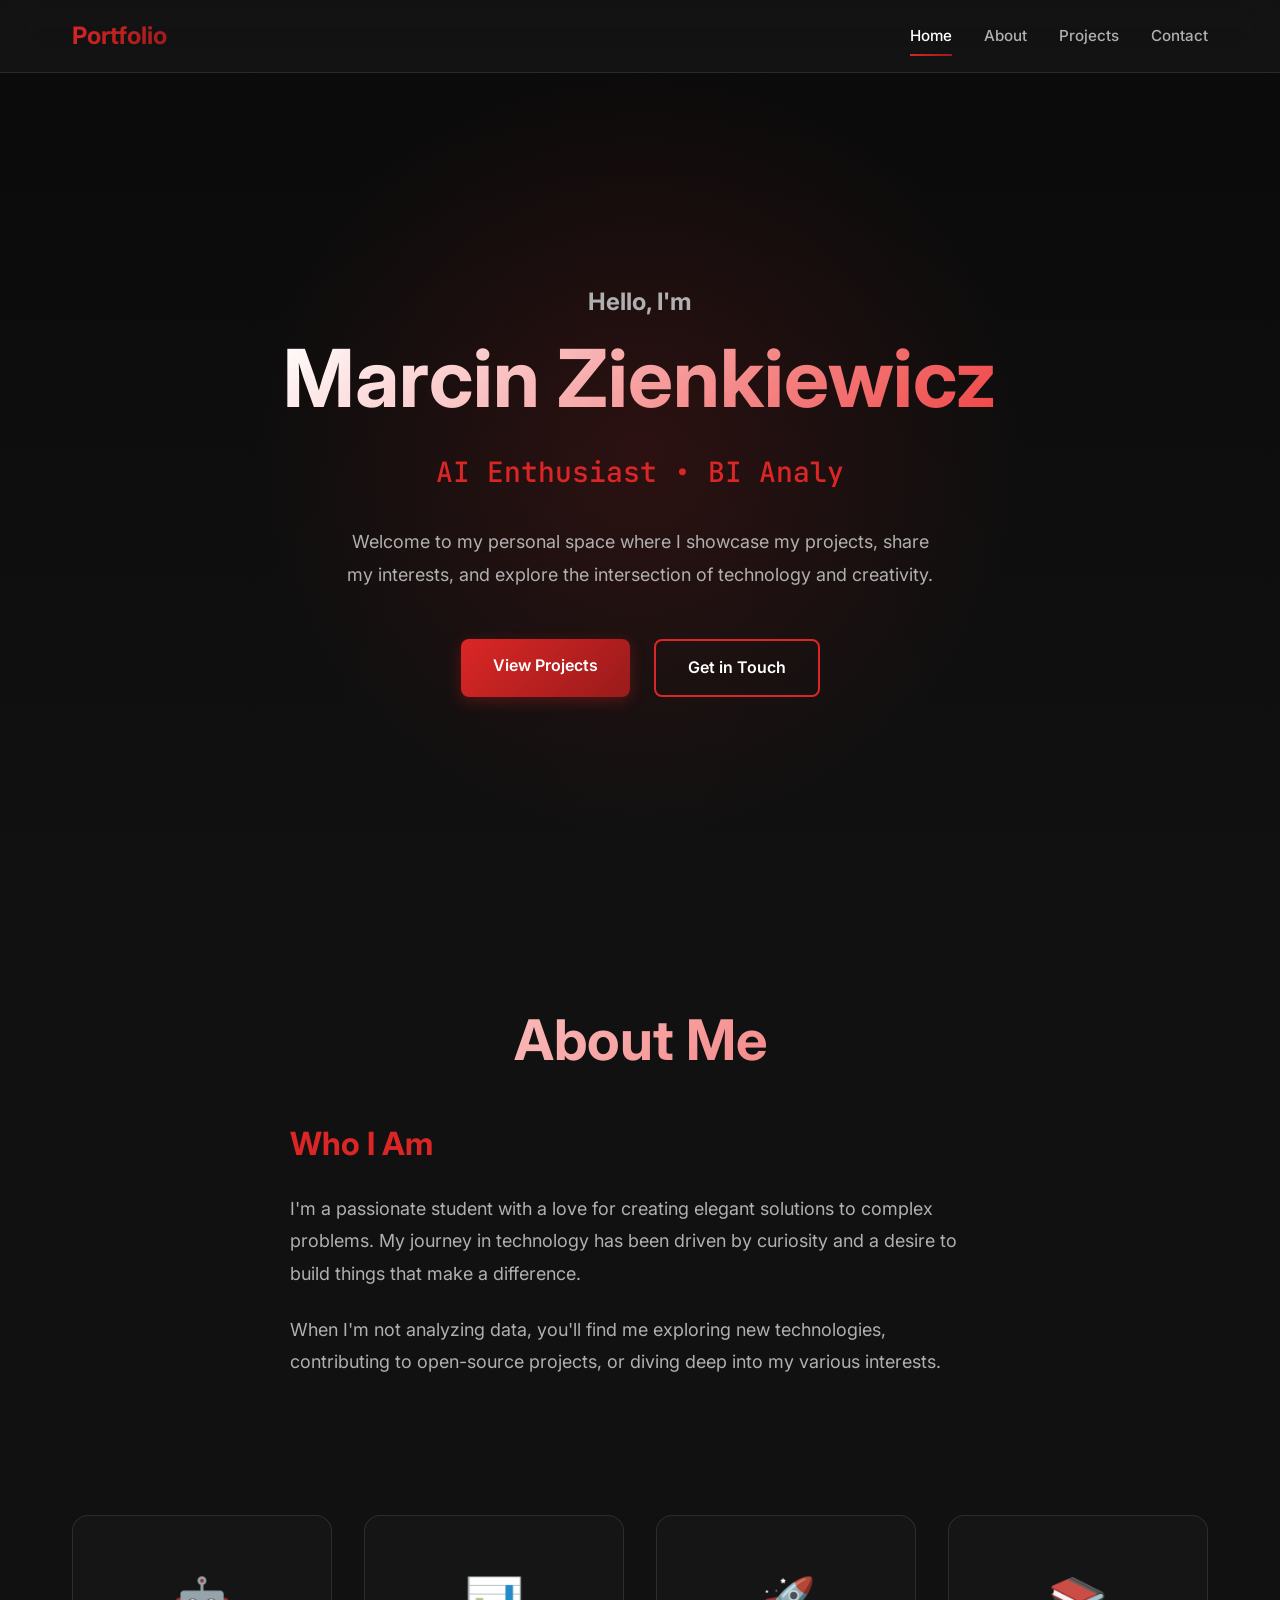
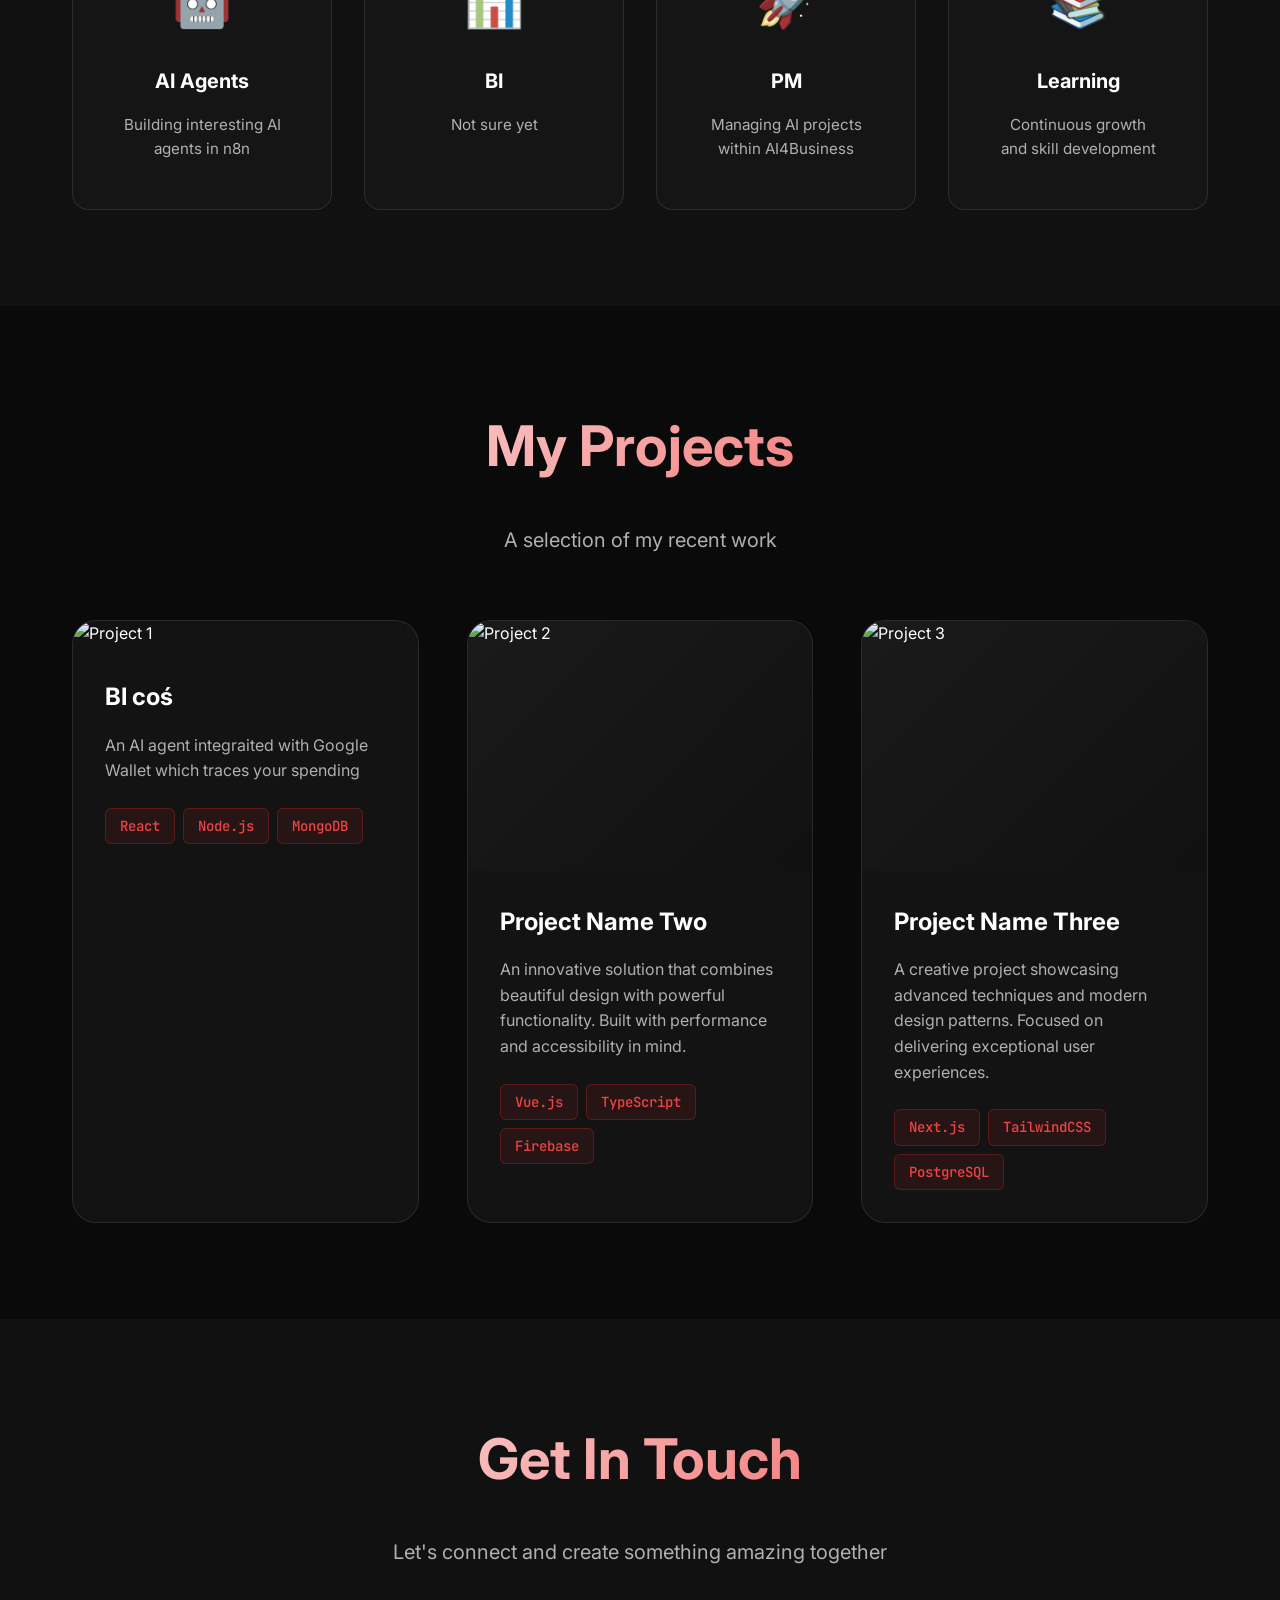
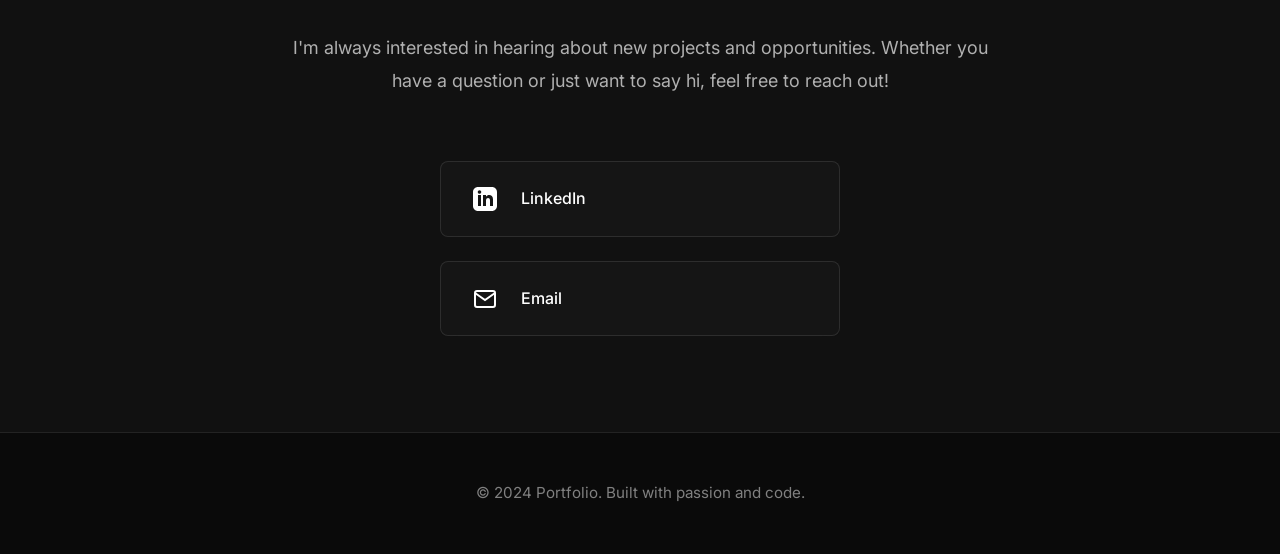
==== commit c5f2d5da: "Update index.html" ====
--- a/index.html
+++ b/index.html
@@ -109,7 +109,7 @@
             <div class="projects-grid">
                 <article class="project-card">
                     <div class="" project-image "">
-                        <img src="" project1.png"" alt="Project 1">
+                        <img src="project1.png" alt="Project 1">
                         <div class="project-overlay">
                             <div class="project-links">
                                 <a href="#" class="project-link" aria-label="View project">
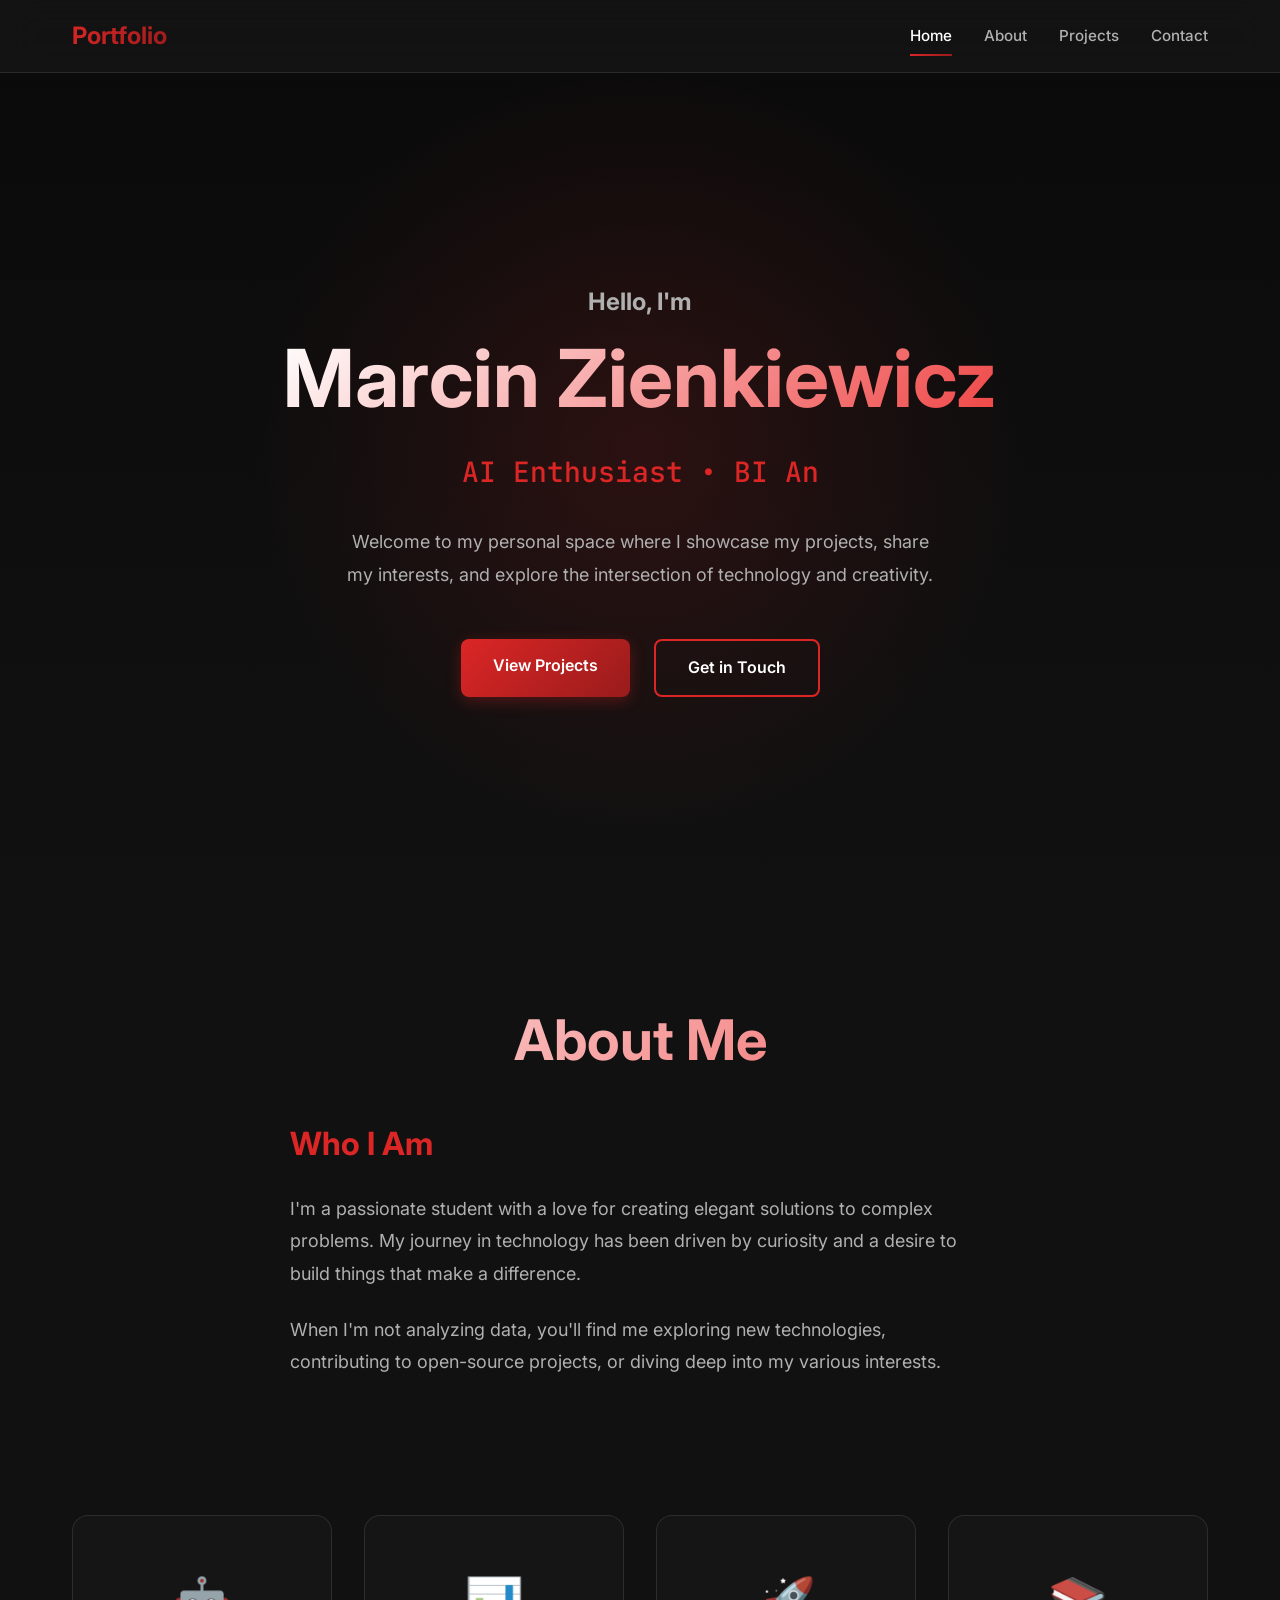
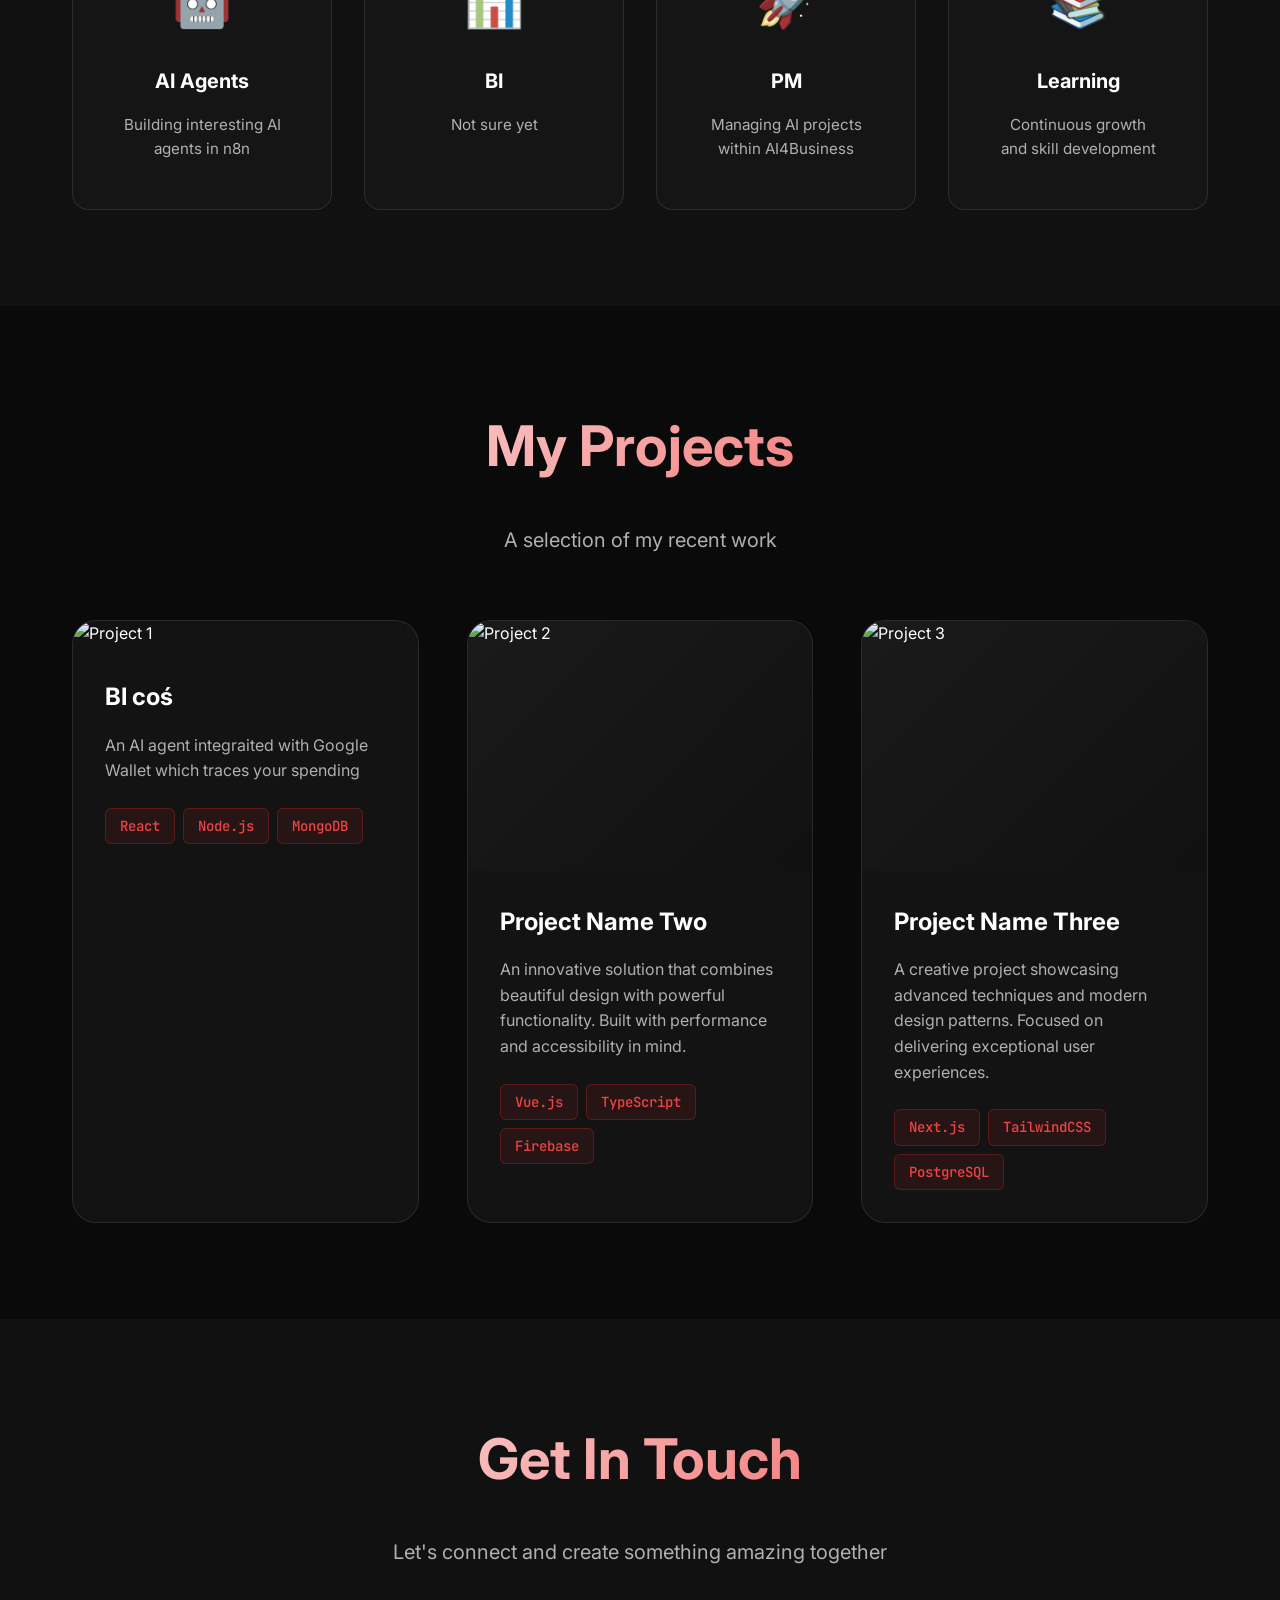
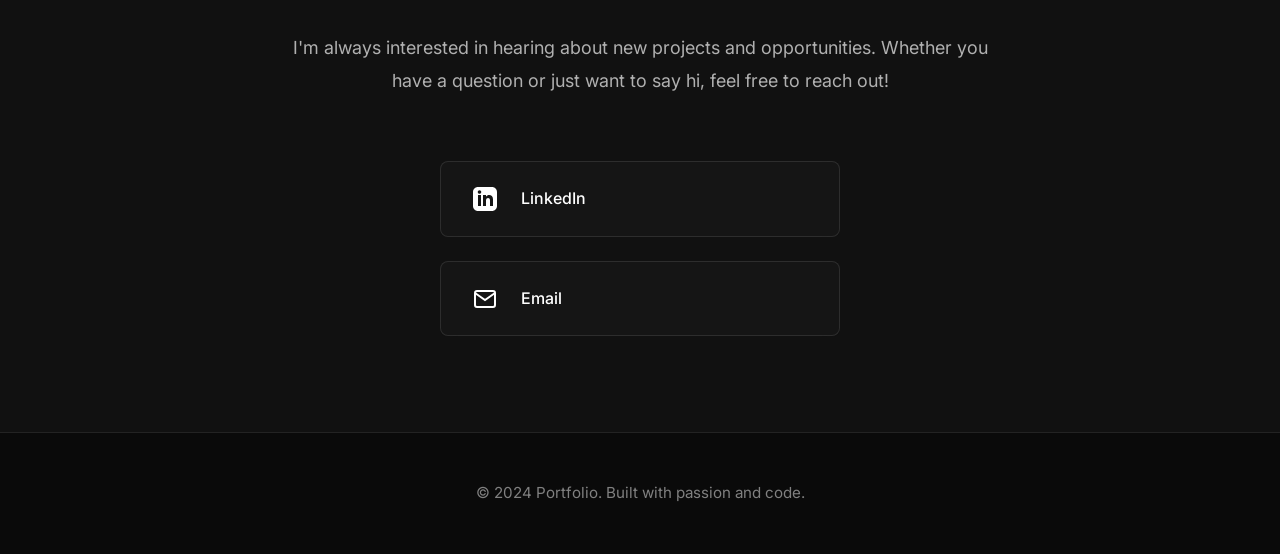
==== commit 8648a040: "Update index.html" ====
--- a/index.html
+++ b/index.html
@@ -109,7 +109,7 @@
             <div class="projects-grid">
                 <article class="project-card">
                     <div class="" project-image "">
-                        <img src="project1.png" alt="Project 1">
+                        <img src="Obrazy/project1.png" alt="Project 1">
                         <div class="project-overlay">
                             <div class="project-links">
                                 <a href="#" class="project-link" aria-label="View project">
@@ -143,7 +143,7 @@
 
                 <article class="project-card">
                     <div class="project-image">
-                        <img src="project1.png" alt="Project 2">
+                        <img src="Obrazy/project1.png" alt="Project 2">
                         <div class="project-overlay">
                             <div class="project-links">
                                 <a href="#" class="project-link" aria-label="View project">
@@ -178,7 +178,7 @@
 
                 <article class="project-card">
                     <div class="project-image">
-                        <img src="project1.png" alt="Project 3">
+                        <img src="Obrazy/project1.png" alt="Project 3">
                         <div class="project-overlay">
                             <div class="project-links">
                                 <a href="#" class="project-link" aria-label="View project">
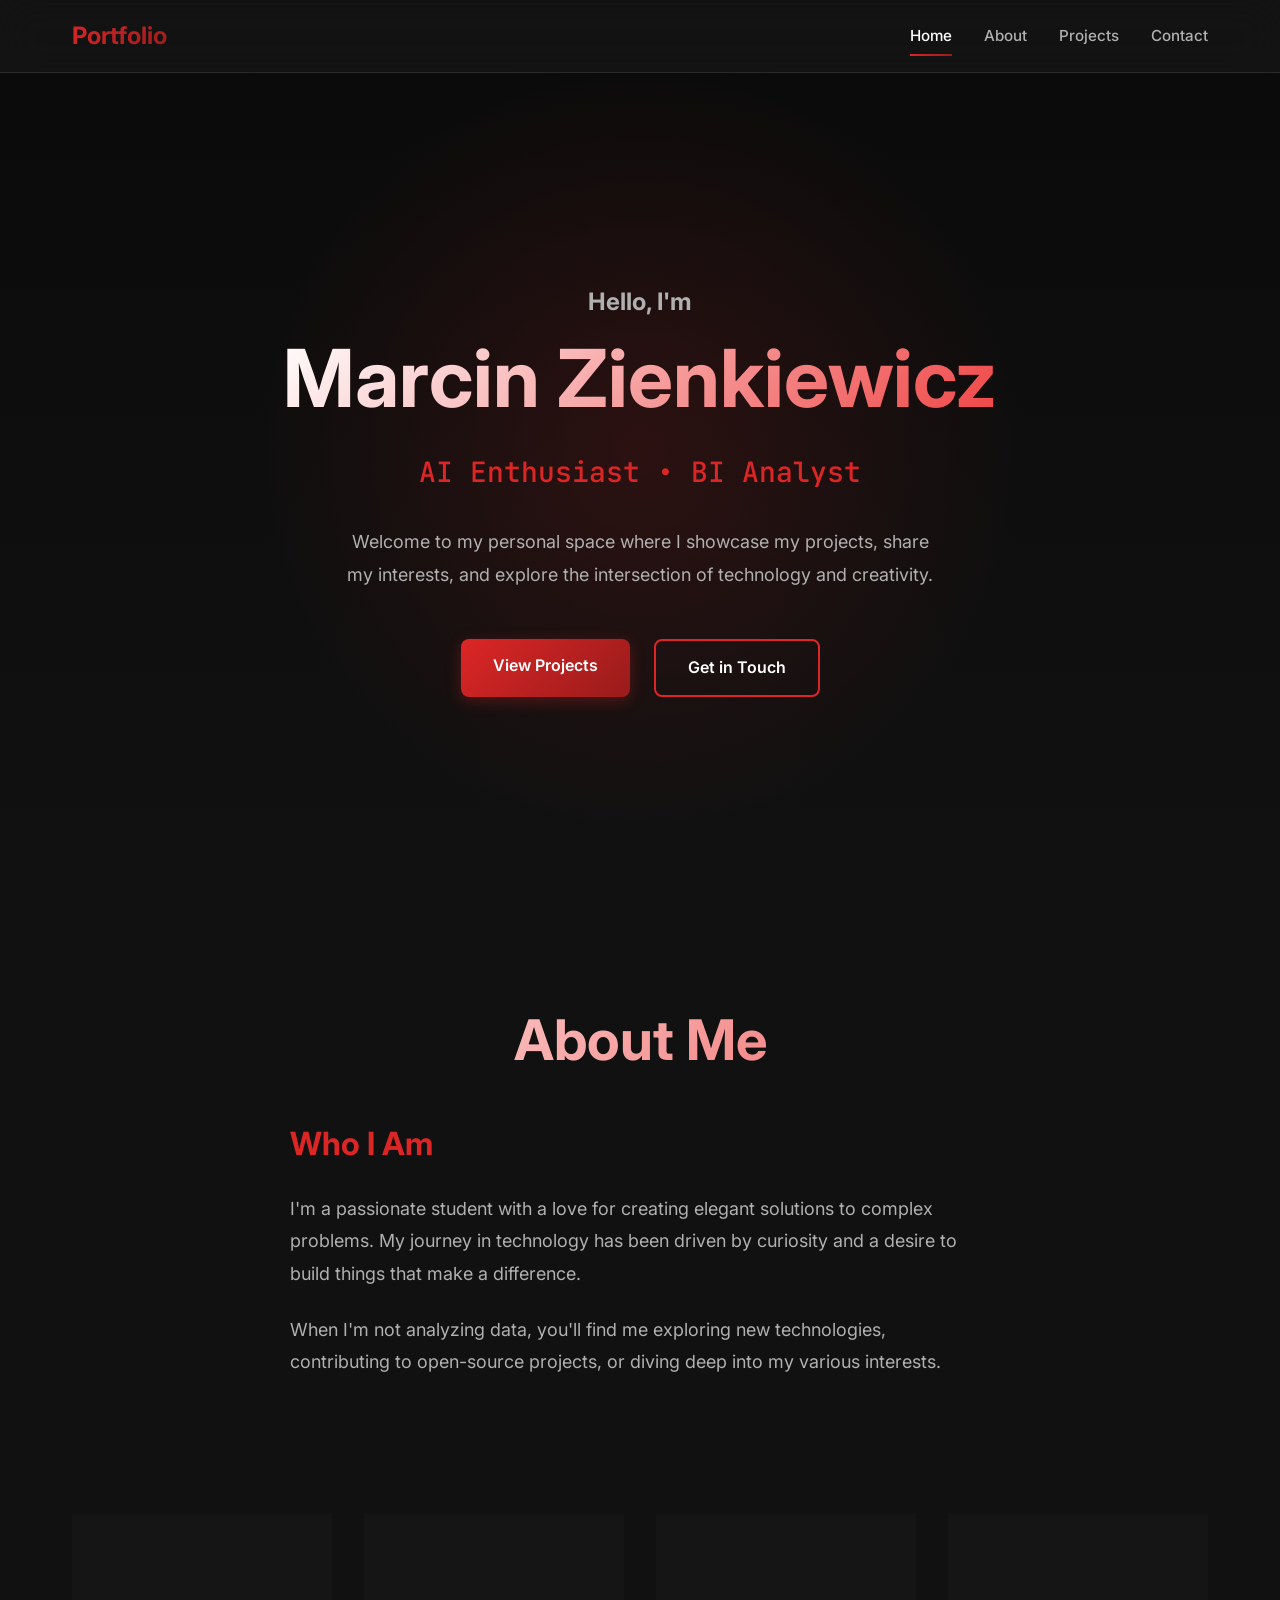
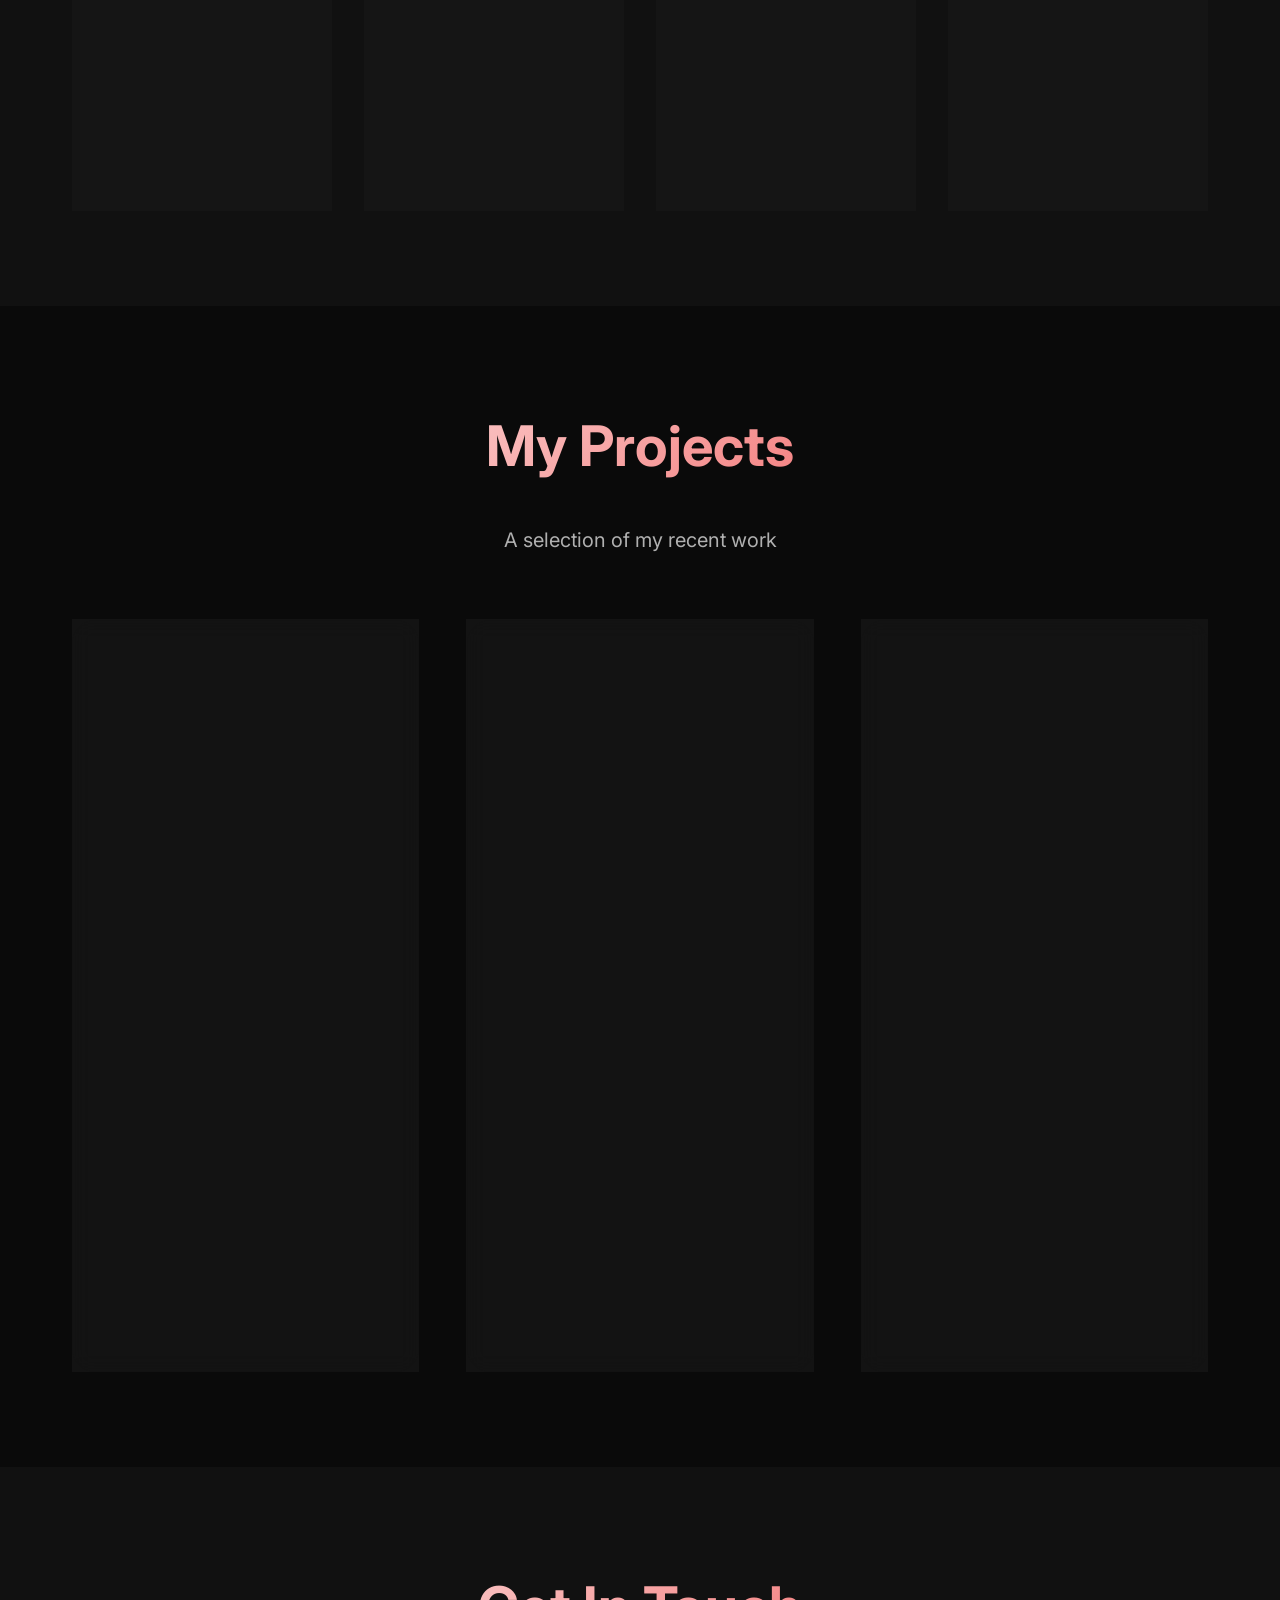
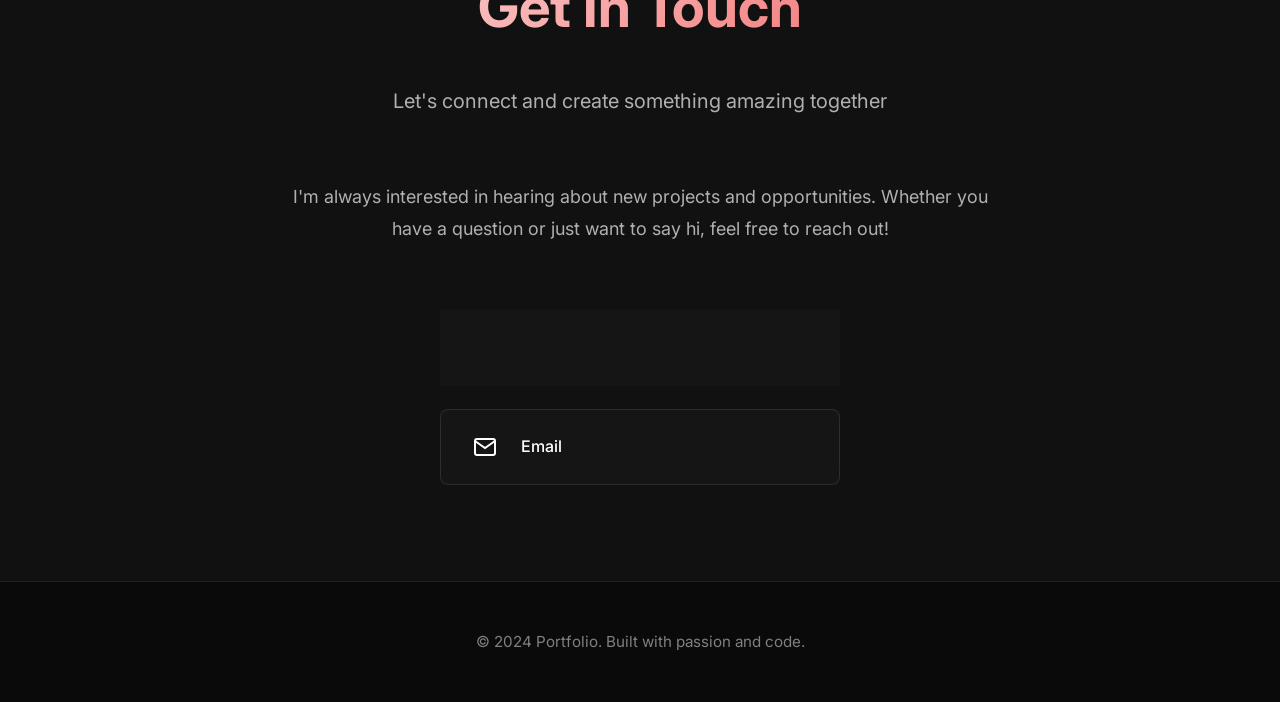
==== commit 7457e881: "Update index.html" ====
--- a/index.html
+++ b/index.html
@@ -109,7 +109,7 @@
             <div class="projects-grid">
                 <article class="project-card">
                     <div class="" project-image "">
-                        <img src="Obrazy/project1.png" alt="Project 1">
+                        <img src="obrazy/project1.png" alt="Project 1">
                         <div class="project-overlay">
                             <div class="project-links">
                                 <a href="#" class="project-link" aria-label="View project">
@@ -143,7 +143,7 @@
 
                 <article class="project-card">
                     <div class="project-image">
-                        <img src="Obrazy/project1.png" alt="Project 2">
+                        <img src="obrazy/project1.png" alt="Project 2">
                         <div class="project-overlay">
                             <div class="project-links">
                                 <a href="#" class="project-link" aria-label="View project">
@@ -178,7 +178,7 @@
 
                 <article class="project-card">
                     <div class="project-image">
-                        <img src="Obrazy/project1.png" alt="Project 3">
+                        <img src="obrazy/project1.png" alt="Project 3">
                         <div class="project-overlay">
                             <div class="project-links">
                                 <a href="#" class="project-link" aria-label="View project">
